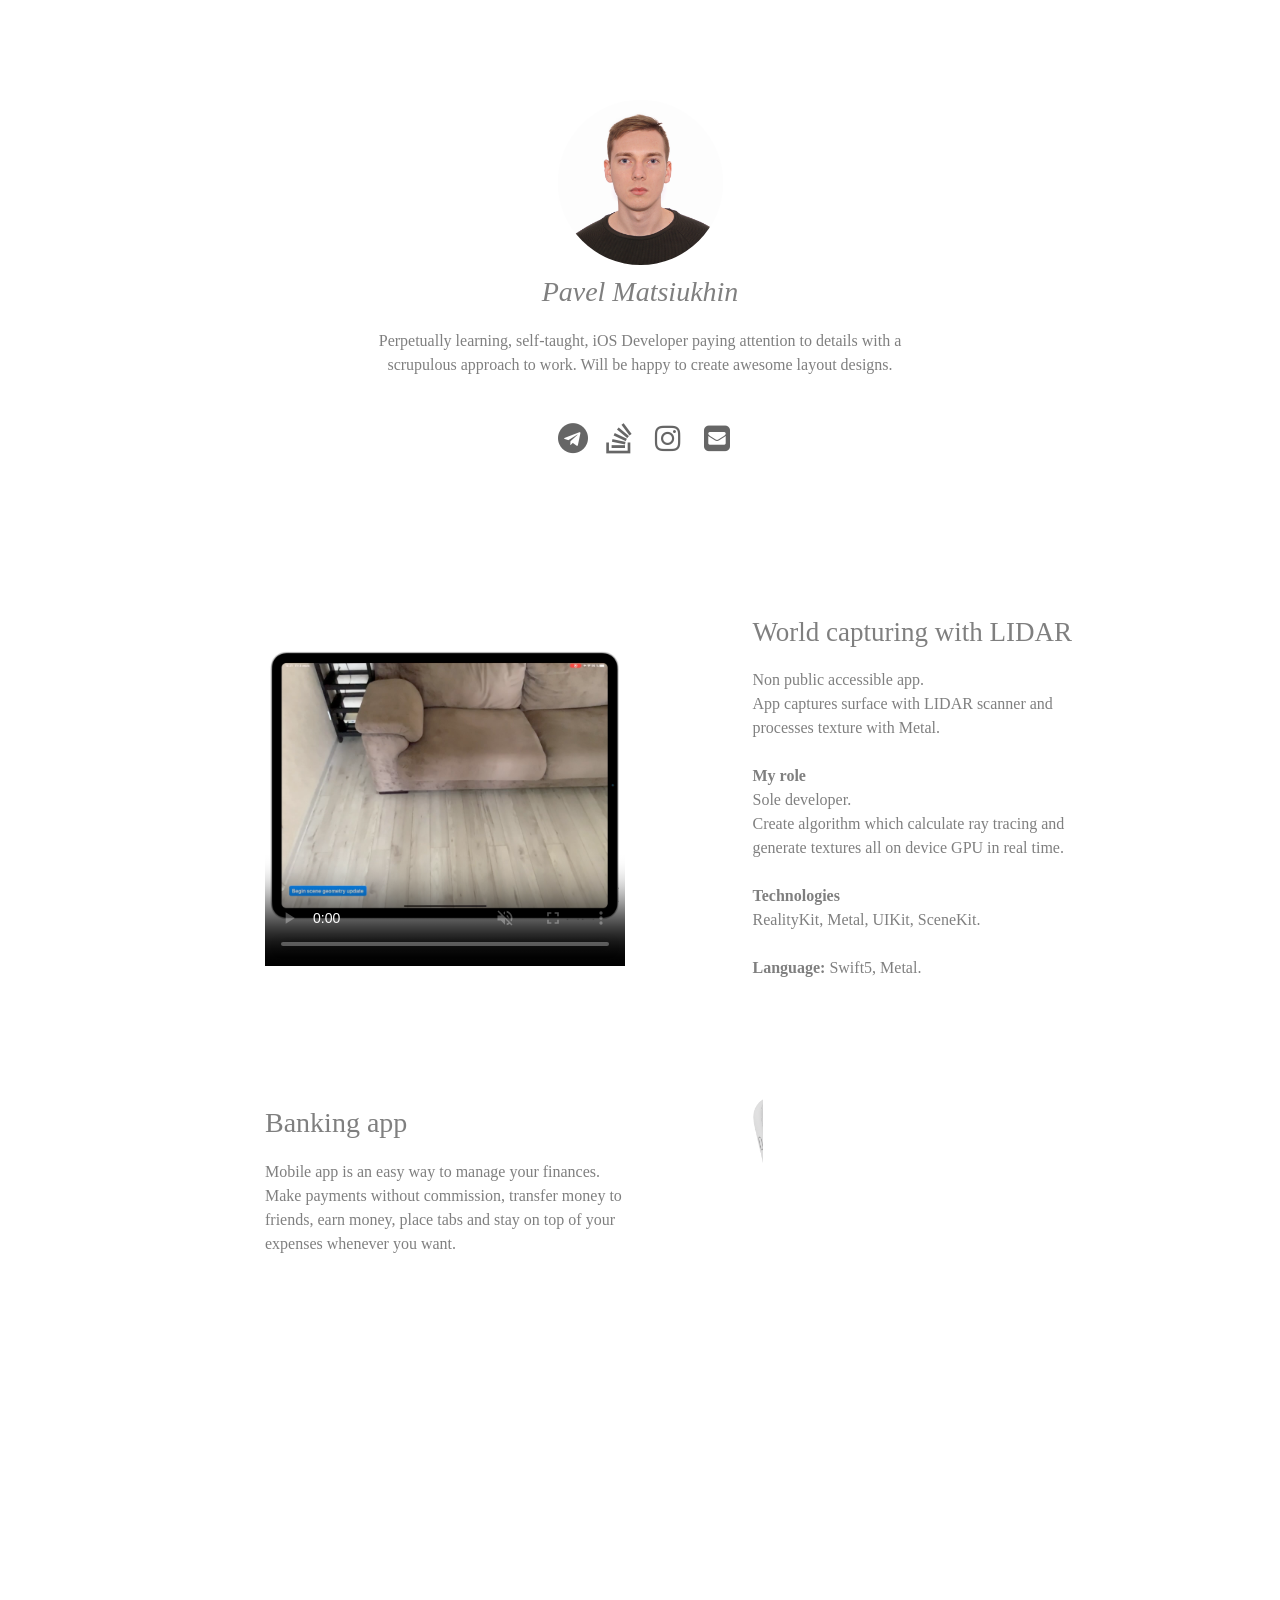
==== index.html @ 0304f2b4 "update layout for non desktop versions" ====
<!doctype html>
<html>
<head>
    <meta charset="utf-8">
    <meta name="keywords" content="">
    <meta name="description" content="">
    <meta name="viewport" content="width=device-width, initial-scale=1.0, viewport-fit=cover">
    <link rel="shortcut icon" type="image/png" href="favicon.png">
    
	<link rel="stylesheet" type="text/css" href="./css/bootstrap.min.css?3947">
	<link rel="stylesheet" type="text/css" href="style.css?6171">
	<link rel="stylesheet" type="text/css" href="./css/font-awesome.min.css">
	
    <title>Home</title>


    
<!-- Analytics -->
 
<!-- Analytics END -->
    
</head>
<body>
<!-- Main container -->
<div class="page-container">
    
<!-- bloc-0 -->
<div class="bloc b-parallax l-bloc" id="bloc-0">
	<div class="container bloc-lg">
		<div class="row">
			<div class="col-sm-6 offset-sm-3 col-lg-2 offset-lg-5">
				<img src="img/lazyload-ph.png" data-src="img/green%20card11.png" class="img-fluid rounded-circle mx-auto d-block lazyload" alt="green%20card11.JPG" />
			</div>
			<div class="col-12 col-11 col-lg-8 offset-lg-2">
				<h3 class="mg-md  text-lg-center text-md-center text-sm-center text-center">
					<i>Pavel Matsiukhin<br></i>
				</h3>
			</div>
			<div class="offset-lg-3 col-lg-6">
				<p class="text-lg-center text-md-center text-center">
					Perpetually learning, self-taught, iOS Developer paying attention to details with a scrupulous approach to work. Will be happy to create awesome layout designs.
				</p>
			</div>
			<div class="offset-lg-3 col-lg-6">
				<div class="row voffset">
					<div class="offset-md-4 col-3 col-md-1">
						<div class="text-center">
							<a href="https://t.me/piroznoe" target="_blank"><span class="icon-md fa fa-telegram"></span></a>
						</div>
					</div>
					<div class="col-3 col-md-1">
						<div class="text-center">
							<a href="https://stackoverflow.com/users/9891855/Паша-Матюхин" target="_blank"><span class="icon-md fa fa-stack-overflow"></span></a>
						</div>
					</div>
					<div class="col-3 col-md-1">
						<div class="text-center">
							<a href="https://www.instagram.com/piroznoe/" target="_blank"><span class="fa fa-instagram icon-md"></span></a>
						</div>
					</div>
					<div class="col-3 col-md-1">
						<div class="text-center">
							<a href="mailto:matyuhin9932@gmail.com" target="_blank"><span class="fa fa-envelope-square icon-md"></span></a>
						</div>
					</div>
				</div>
			</div>
		</div>
	</div>
</div>
<!-- bloc-0 END -->

<!-- bloc-2 -->
<div class="bloc l-bloc none" id="bloc-2">
	<div class="container bloc-md">
		<div class="row voffset-clear-xs">
			<div class="col-sm-8 offset-lg-2 col-lg-4 offset-md-2 offset-sm-2">
				<div class="embed-responsive embed-responsive-4by4 ">
					<video class="embed-responsive-item lazyload" poster="img/Frame-25-07-2020-11-51-54.png" muted="true" playsinline="true" controls="controls" data-src="vid/IPadInFrame_Video_WEB.mp4">
						Your browser does not support HTML5 video.
					</video>
				</div>
			</div>
			<div class="col-lg-4 offset-lg-1 offset-md-2 col-md-8 col-sm-10 offset-sm-1">
				<h3 class="mg-md btn-resize-mode h3-style text-md-center text-sm-center text-lg-left">
					World capturing with LIDAR
				</h3>
				<p class="text-md-left">
					Non public accessible app.<br>App captures surface with LIDAR scanner and processes texture with Metal.<br><br><strong>My role<br></strong>Sole developer.<br>Create algorithm which calculate ray tracing and generate textures all on device GPU in real time.<br><br><strong>Technologies<br></strong>RealityKit, Metal, UIKit, SceneKit.<br><br><strong>Language:</strong> Swift5, Metal.<br>
				</p>
			</div>
		</div>
	</div>
</div>
<!-- bloc-2 END -->

<!-- bloc-2 -->
<div class="bloc l-bloc  d-md-none d-flex" id="bloc-2">
	<div class="container ">
		<div class="row">
			<div class="col">
				<div class="divider-h">
					<span class="divider"></span>
				</div>
			</div>
		</div>
	</div>
</div>
<!-- bloc-2 END -->

<!-- bloc-3 -->
<div class="bloc l-bloc" id="bloc-3">
	<div class="container bloc-md">
		<div class="row">
			<div class="col-lg-4 offset-lg-2 order-sm-1 order-md-1 order-lg-0 col-md-8 offset-md-2 col-sm-10 offset-sm-1 order-1">
				<h3 class="mg-md text-sm-center text-center text-lg-left">
					Banking app<br>
				</h3>
				<p class="mg-lg-xs">
					Mobile app is an easy way to manage your finances. Make payments without commission, transfer money to friends, earn money, place tabs and stay on top of your expenses whenever you want.<br><br><strong>My role</strong><br>Lead engineer in the team of four.<br>Recreate IOS home screen like folders and shortcuts at desktop.<br>Create custom UI elements with cool animations,<br>interesting collection flow layouts.<br><br><strong>Technologies</strong><br>UIKit, Alamofire, MapKit, CoreAnimation, CoreLocation, Push Notifications.<br><br><strong>Language:</strong> Swift5.
				</p>
			</div>
			<div class="col-sm-8 offset-lg-1 col-lg-4 order-lg-0 align-self-start order-md-0 offset-md-2 offset-sm-2">
				<img src="img/lazyload-ph.png" data-src="img/2Phones.png" class="img-fluid img-2phon-style mx-auto d-block lazyload" alt="placeholder image" />
			</div>
		</div>
	</div>
</div>
<!-- bloc-3 END -->

<!-- bloc-4 -->
<div class="bloc l-bloc  d-md-none d-flex" id="bloc-4">
	<div class="container ">
		<div class="row">
			<div class="col">
				<div class="divider-h">
					<span class="divider"></span>
				</div>
			</div>
		</div>
	</div>
</div>
<!-- bloc-4 END -->

<!-- bloc-4 -->
<div class="bloc l-bloc" id="bloc-4">
	<div class="container bloc-md">
		<div class="row">
			<div class="col-sm-8 col-lg-4 offset-lg-2 align-self-start order-0 offset-md-2 offset-sm-2">
				<img src="img/lazyload-ph.png" data-src="img/HIF%20PIC.png" class="img-fluid mx-auto d-block img-style lazyload" alt="placeholder image" />
			</div>
			<div class="offset-lg-1 col-lg-4 offset-sm-1 col-sm-10 offset-md-2 col-md-8">
				<h3 class="mg-md text-md-center text-sm-center text-center text-lg-left">
					Food delivery<br>
				</h3>
				<p class="p-style">
					Food order service and restaurant reservation in one application.<br>International location. Use your app both at home and when travelling.<br>Multilanguage: at least 4 languages for every restaurant. You can order in your language.<br><br><strong>My role</strong><br>Sole developer.<br>Create webSocket interface using Starscream library.<br>App works well even with Edge internet connection.<br>&nbsp;<br><strong>Technologies</strong><br>Swift4, &nbsp;UIKit, Starscream, CoreAnimation, MapKit, CoreLocation.<br><br><strong>Languages:</strong> Swift5.
				</p>
			</div>
		</div>
	</div>
</div>
<!-- bloc-4 END -->

<!-- bloc-4 -->
<div class="bloc l-bloc" id="bloc-4">
	<div class="container bloc-lg">
		<div class="row">
			<div class="offset-lg-1 col-lg-10">
				<h2 class="mg-lg text-center text-md-center text-lg-left">
					<strong>Skills</strong>
				</h2>
				<p class="btn-resize-mode p-5-style mx-auto d-block text-justify">
					I use Swift programming language for developing apps for Apple platforms for more than 3 years, have experiance with Metal language and know almost all main Swift frameworks.<br><br>I am working with Rest, WebSocket, GoogleMap framework, CocoaPods, spend a lot of time wit AR frameworks, i have good knowledge in UIKit, prefer to create ui design using code instead of stryboard, but can use them both easily, spend a lot of time with animations like custom transitions, push, pop gestures, it's one of my favorite parts in developing beautiful designs, because in this part attention to details is very important and it is what i am like.<br><br>I am not a big fan of third party libraries I would rather write my own code and be sure it doesn't get crashed.<br>I went from creation to uploading application to the AppStore and I am pretty familiar with App Store Connect workflow.<br><br>Familiar with GIT preffere ot control it with Terminal or Xcode standart UI tool.<br>Worked with Sketch, Figma, PS to grab designs or create some small parts of UI.<br>good knowledge of Apple Human Interface Guidelines.<br>And main skill i am easy lern new technologies.<br><br>
				</p>
			</div>
			<div class="offset-lg-1 col-lg-10">
				<div class="blockquote container-div-style">
					<p class="p-bloc-4-style">
						<strong>Skilled At:</strong> Swift, Metal, UIKit, PDFKit, MapKit, ARKit, RealityKit, MetlaKit, MetalPerformanceShaders, SceneKit, VideoToolbox, AVFoundation, CoreAnimation, Rest Api, WebSocket, UI/UX, GIT, Sketch, Figma, AppStoreConnect, GoogleMap, CocoaPods.
					</p>
				</div>
			</div>
		</div>
	</div>
</div>
<!-- bloc-4 END -->

<!-- bloc-5 -->
<div class="bloc l-bloc" id="bloc-5">
	<div class="container bloc-lg">
		<div class="row">
			<div class="col-md-6 col-lg-4 offset-lg-1">
				<img src="img/lazyload-ph.png" data-src="img/forSite.jpg" class="img-fluid img-img-38-style mx-auto d-block mg-md lazyload" alt="IMG_3836.jpeg" />
			</div>
			<div class="col-md-6 align-self-start offset-lg-1 col-lg-5">
				<h2 class="float-lg-none mg-clear mg-clear-xs text-center">
					<strong>About Me</strong><br>
				</h2>
				<p class="p-bloc-5-style mg-lg float-lg-none text-justify">
					I am a developer creating native apps using Xcode and Swift. I am from Belarus, Minsk and still live here.<br> My career started in the last year of college when i recognize what i want to do and what i am interested in. I'm passionate about science, technology and digital media.&nbsp;I also love to listen to all types of music.&nbsp;I really enjoy playing video games. Some of my favorite games include RDR2, The Last of Us, The Witcher, GTA, Gothic.<br>Now I am leading a healthy lifestyle like a healthy diet, daily fitness, workout and i really like to ride a bike and play tennis.<br>Always I do not mind meeting with a group of friends and having a great time also it makes me happy to go to the wild near the lake or river with a tent or trailer.<br>
				</p>
			</div>
		</div>
	</div>
</div>
<!-- bloc-5 END -->

<!-- ScrollToTop Button -->
<a class="bloc-button btn btn-d scrollToTop" onclick="scrollToTarget('1',this)"><span class="fa fa-chevron-up"></span></a>
<!-- ScrollToTop Button END-->


</div>
<!-- Main container END -->
    

<script src="./js/jquery-3.5.1.min.js?8701"></script>
<script src="./js/bootstrap.bundle.min.js?8666"></script>
<script src="./js/blocs.js?2137"></script>
<script src="./js/lazysizes.min.js" defer></script>
<!-- Additional JS END -->



<!-- Preloader -->
<div id="page-loading-blocs-notifaction" class="page-preloader"></div>
<!-- Preloader END -->

</body>
</html>
---- style.css ----
body{margin:0;padding:0;  background:#FFFFFF;  overflow-x:hidden;  -webkit-font-smoothing: antialiased;  -moz-osx-font-smoothing: grayscale;}.page-container{overflow-x:hidden;} a,button{transition: background .3s ease-in-out;outline: none!important;} a:hover{text-decoration: none; cursor:pointer;}.page-preloader{position: fixed;top: 0;bottom: 0;width: 100%;z-index:100000;background:#FFFFFF url("img/pageload-spinner.gif") no-repeat center center;}@font-face {font-family:'SFPro-Regular';src: url('./fonts/SFPro-Regular/SF-Pro.ttf');src: url('./fonts/SFPro-Regular/SF-Pro.ttf') format('truetype');font-weight: normal;font-style: normal;}.bloc{width:100%;clear:both;background: 50% 50% no-repeat;padding:0 50px;-webkit-background-size: cover;-moz-background-size: cover;-o-background-size: cover;background-size: cover;position:relative;display:flex;}.bloc .container{padding-left:0;padding-right:0;}.bloc-lg{padding:100px 50px;}.bloc-md{padding:50px;}.b-parallax{background-attachment:fixed;}@media (hover: none) {.b-parallax{background-attachment:scroll;}}.d-bloc .card,.l-bloc{color:rgba(0,0,0,.5);}.d-bloc .card button:hover,.l-bloc button:hover{color:rgba(0,0,0,.7);}.l-bloc .icon-round,.l-bloc .icon-square,.l-bloc .icon-rounded,.l-bloc .icon-semi-rounded-a,.l-bloc .icon-semi-rounded-b{border-color:rgba(0,0,0,.7);}.d-bloc .card .divider-h span,.l-bloc .divider-h span{border-color:rgba(0,0,0,.1);}.d-bloc .card .a-btn,.l-bloc .a-btn,.l-bloc .navbar a,.l-bloc a .icon-sm, .l-bloc a .icon-md, .l-bloc a .icon-lg, .l-bloc a .icon-xl, .l-bloc h1 a, .l-bloc h2 a, .l-bloc h3 a, .l-bloc h4 a, .l-bloc h5 a, .l-bloc h6 a, .l-bloc p a{color:rgba(0,0,0,.6);}.d-bloc .card .a-btn:hover,.l-bloc .a-btn:hover,.l-bloc .navbar a:hover, .l-bloc a:hover .icon-sm, .l-bloc a:hover .icon-md, .l-bloc a:hover .icon-lg, .l-bloc a:hover .icon-xl, .l-bloc h1 a:hover, .l-bloc h2 a:hover, .l-bloc h3 a:hover, .l-bloc h4 a:hover, .l-bloc h5 a:hover, .l-bloc h6 a:hover, .l-bloc p a:hover{color:rgba(0,0,0,1);}.l-bloc .navbar-toggle .icon-bar{color:rgba(0,0,0,.6);}.d-bloc .card .btn-wire,.d-bloc .card .btn-wire:hover,.l-bloc .btn-wire,.l-bloc .btn-wire:hover{color:rgba(0,0,0,.7);border-color:rgba(0,0,0,.3);}.voffset{margin-top:30px;}.hero .hero-nav{padding-left:inherit;padding-right:inherit;}.navbar-light .navbar-nav .nav-link {color: rgb(64, 64, 64);}.btco-menu li > a {padding: 10px 15px;color: #000;}.btco-menu .active a:focus,.btco-menu li a:focus ,.navbar > .show > a:focus{background: transparent;outline: 0;}.dropdown-menu .show > .dropdown-toggle::after{transform: rotate(-90deg);}.mg-clear{margin:0;}.mg-md{margin-top:10px;margin-bottom:20px;}.mg-lg{margin-top:10px;margin-bottom:40px;}img.mg-sm,img.mg-md,img.mg-lg{margin-top: 0;}img.mg-sm{margin-bottom:10px;}img.mg-md{margin-bottom:30px;}img.mg-lg{margin-bottom:50px;}.btn-d,.btn-d:hover,.btn-d:focus{color:#FFF;background:rgba(0,0,0,.3);}button{outline: none!important;}.icon-md{font-size:30px!important;}.blockquote{padding:0 20px;border-left:2px solid;}.blockquote.text-right{border-left:0;border-right:2px solid;}.card-sq, .card-sq .card-header, .card-sq .card-footer{border-radius:0;}.card-rd{border-radius:30px;}.card-rd .card-header{border-radius:29px 29px 0 0;}.card-rd .card-footer{border-radius:0 0 29px 29px;}.divider-h{padding:20px 0;width:100%;display:inline-block;}.divider-h span{display: block;border-top:1px solid transparent;}.divider-half{width: 50%;margin: 0 auto;}.dropdown-menu .divider-h,.dropdown-menu .divider-half{padding:0;}.embed-responsive-4by3{padding-bottom:100%}.embed-responsive-4by4{padding-bottom:100%}.embed-responsive-9by16{padding-bottom:106.25%}.scrollToTop{width:40px;height:40px;position:fixed;bottom:20px;right:20px;opacity: 0;z-index: 500;transition: all .3s ease-in-out;}.scrollToTop span{margin-top: 6px;}.showScrollTop{font-size: 14px;opacity: 1;}h1,h2,h3,h4,h5,h6,p,label,.btn,a{font-family:"SFPro-Regular";}.container{max-width:1140px;}.img-style{width:357px;}.img-3phonescasc-style{width:332px;}.img-8-style{width:436px;}.img-3phon-style{width:438px;}.img-2phon-style{width:360px;}.previous-class-b{border-color:#932092!important;background-position:left center;color:#A9A9A9!important;text-shadow:0px 0px 0px #000000;}.custom-video{overflow:visible;float:left;margin-bottom:0px;display:inline-block;margin-top:50px;}.p-style{width:100%;}.wwwwe{float:none;}.h3-style{font-size:27px;}.p-bloc-3-style{font-size:14px;}.img-img-38-style{width:397px;}.p-bloc-4-style{font-family:"SFPro-Regular";}.p-5-style{font-size:17px;font-family:"SFPro-Regular";text-indent:0px;}.p-bloc-5-style{font-size:17px;line-height:25px;}@media (max-width: 1024px){  .bloc{ padding-left: 20px;   padding-right: 20px;  }  .bloc.full-width-bloc, .bloc-tile-2.full-width-bloc .container, .bloc-tile-3.full-width-bloc .container, .bloc-tile-4.full-width-bloc .container{ padding-left: 0;   padding-right: 0;  }}@media (max-width: 991px){  .container{width:100%;}  .page-container, #hero-bloc{overflow-x: hidden;position: relative;}   .bloc{padding-left: constant(safe-area-inset-left);padding-right: constant(safe-area-inset-right);}   .bloc-group, .bloc-group .bloc{display:block;width:100%;}}@media (max-width: 767px){  .page-container{ overflow-x: hidden; position:relative;  }  .bloc-tile-2 .container, .bloc-tile-3 .container, .bloc-tile-4 .container{ padding-left:0;padding-right:0;  }  .a-block{ padding:0 10px;  }  .btn-dwn{   display:none;   }  .voffset{ margin-top:5px;  }  .voffset-md{ margin-top:20px;  }  .voffset-lg{ margin-top:30px;  }  form{ padding:5px;  }  .close-lightbox{ display:inline-block;  }  .blocsapp-device-iphone5{ background-size: 216px 425px; padding-top:60px; width:216px; height:425px;  }  .blocsapp-device-iphone5 img{ width: 180px; height: 320px;  }}@media (max-width: 991px){.p-5-style{width:100%;}}@media (max-width: 767px){.text-right{}.text-left{}.text-center{}}@media (max-width: 575px){.mg-lg-xs{margin-top: 10px;margin-bottom:40px;}.mg-clear-xs{margin:0;}}
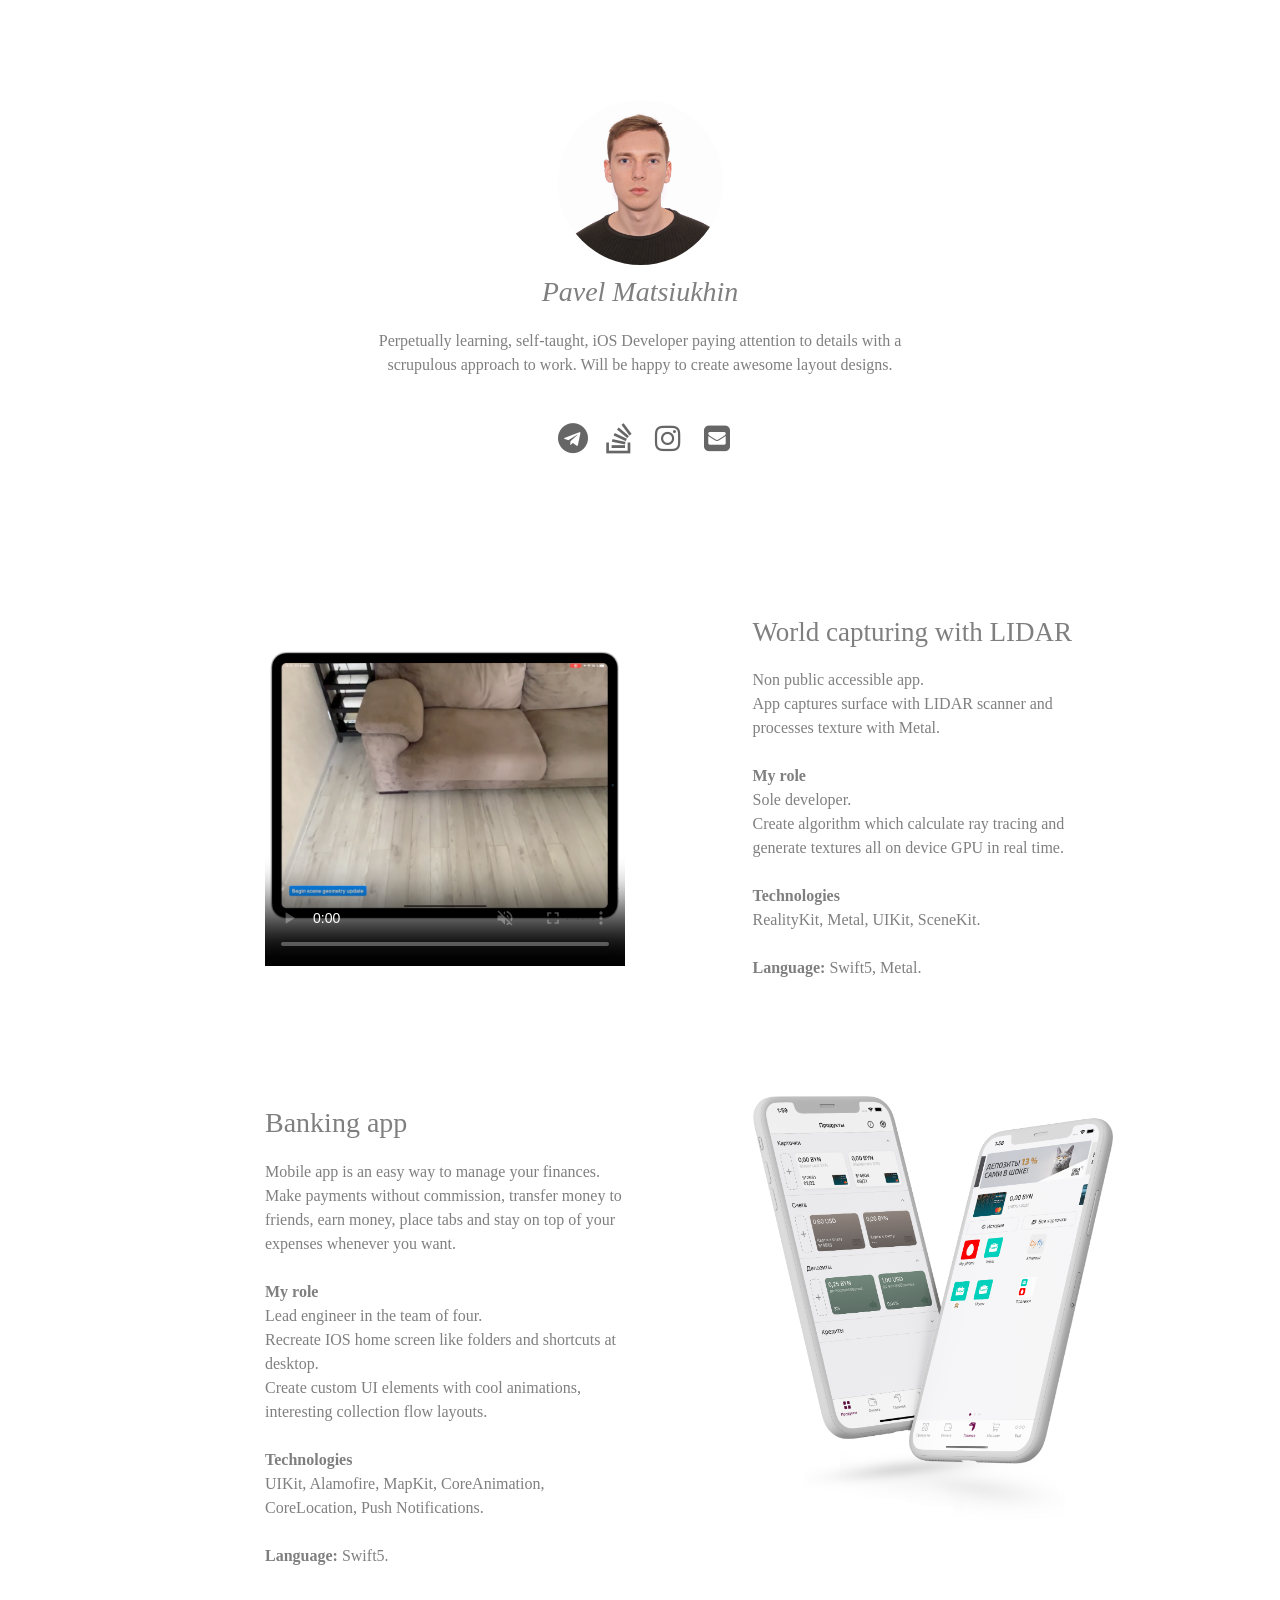
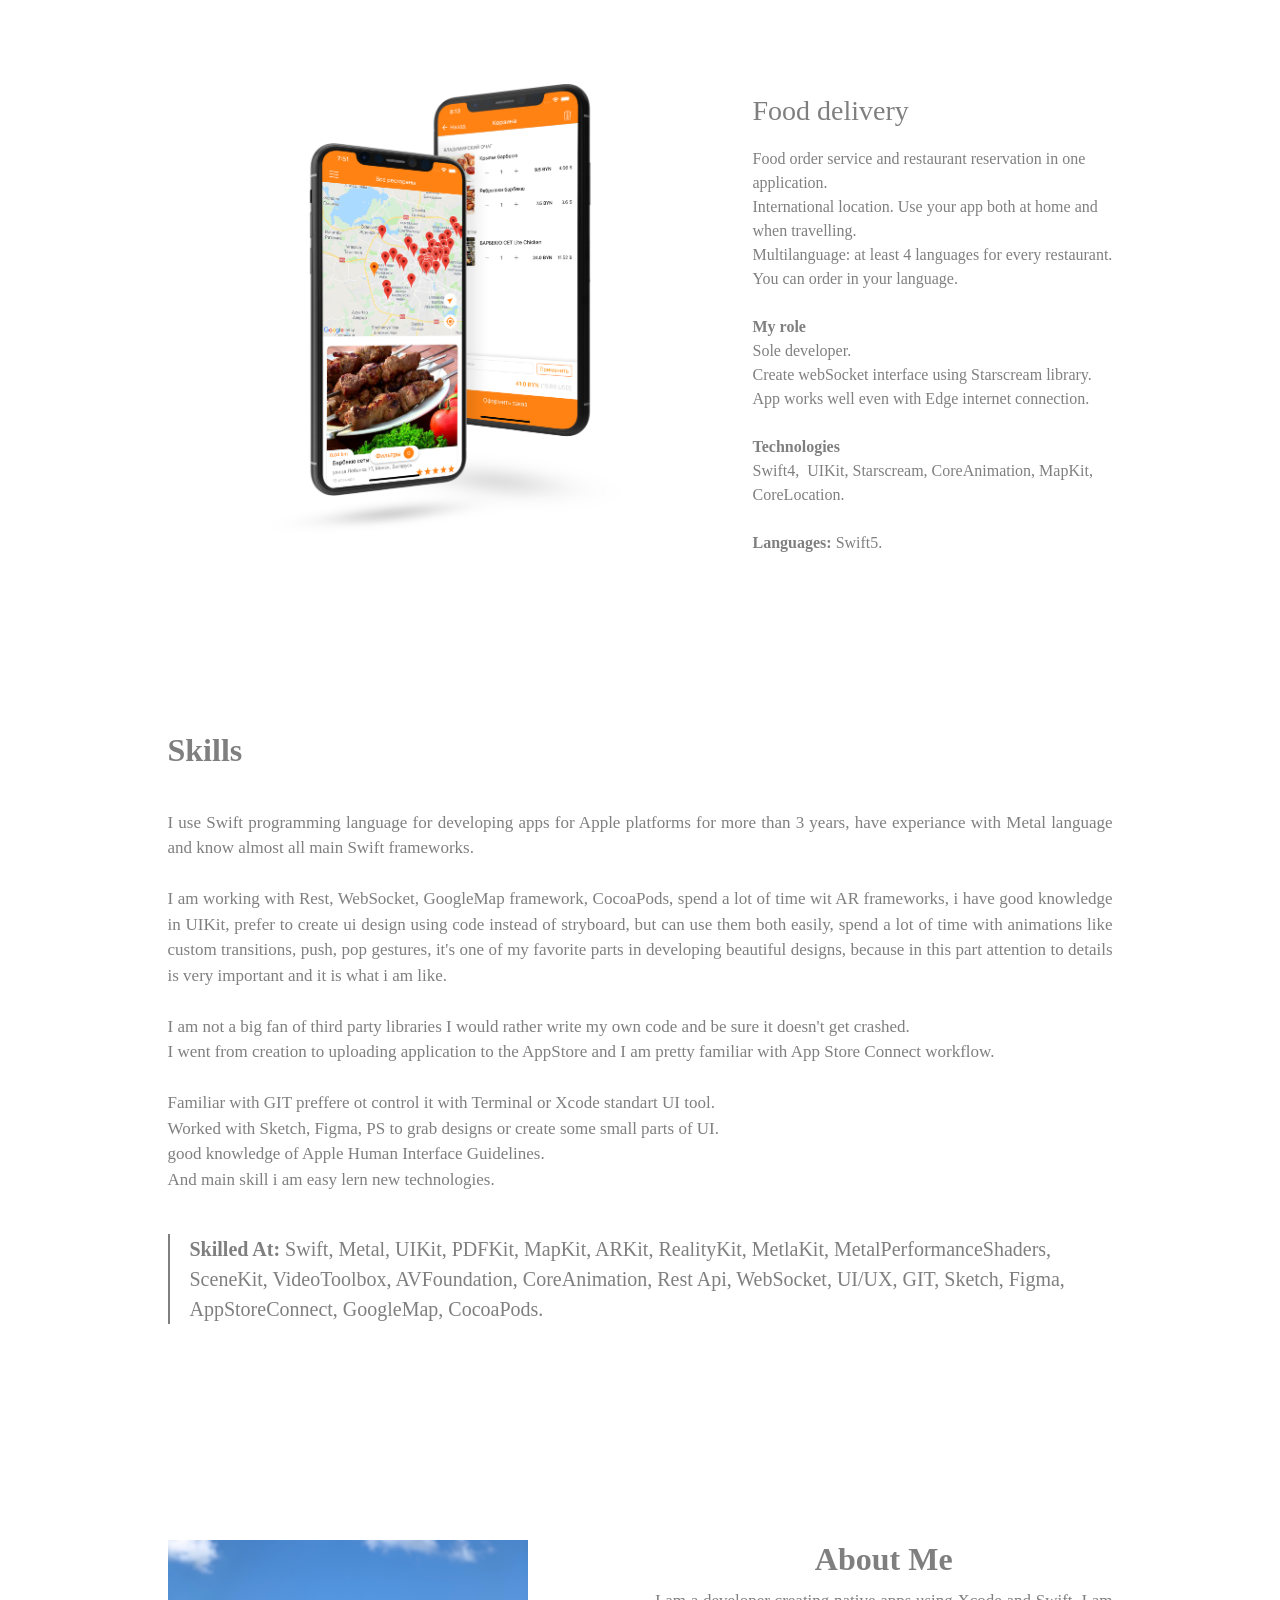
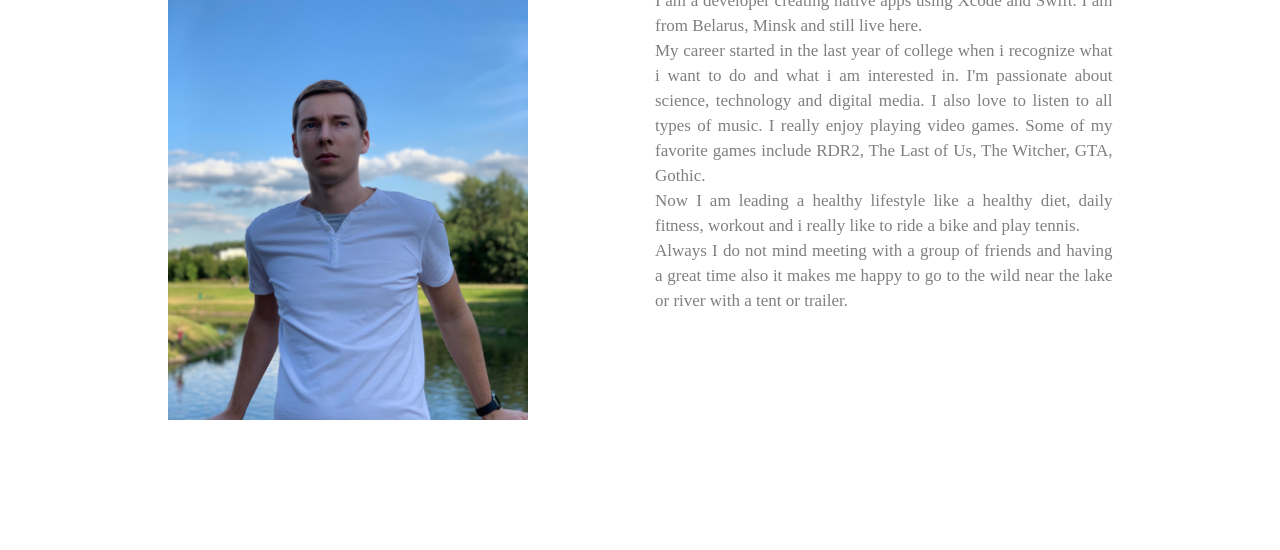
==== commit dc71b8bb: "center text container" ====
--- a/index.html
+++ b/index.html
@@ -7,8 +7,8 @@
     <meta name="viewport" content="width=device-width, initial-scale=1.0, viewport-fit=cover">
     <link rel="shortcut icon" type="image/png" href="favicon.png">
     
-	<link rel="stylesheet" type="text/css" href="./css/bootstrap.min.css?3947">
-	<link rel="stylesheet" type="text/css" href="style.css?6171">
+	<link rel="stylesheet" type="text/css" href="./css/bootstrap.min.css?895">
+	<link rel="stylesheet" type="text/css" href="style.css?651">
 	<link rel="stylesheet" type="text/css" href="./css/font-awesome.min.css">
 	
     <title>Home</title>
@@ -25,7 +25,7 @@
 <div class="page-container">
     
 <!-- bloc-0 -->
-<div class="bloc b-parallax l-bloc" id="bloc-0">
+<div class="bloc b-parallax l-bloc " id="bloc-0">
 	<div class="container bloc-lg">
 		<div class="row">
 			<div class="col-sm-6 offset-sm-3 col-lg-2 offset-lg-5">
@@ -75,14 +75,14 @@
 	<div class="container bloc-md">
 		<div class="row voffset-clear-xs">
 			<div class="col-sm-8 offset-lg-2 col-lg-4 offset-md-2 offset-sm-2">
-				<div class="embed-responsive embed-responsive-4by4 ">
+				<div class="embed-responsive embed-responsive-4by4">
 					<video class="embed-responsive-item lazyload" poster="img/Frame-25-07-2020-11-51-54.png" muted="true" playsinline="true" controls="controls" data-src="vid/IPadInFrame_Video_WEB.mp4">
 						Your browser does not support HTML5 video.
 					</video>
 				</div>
 			</div>
 			<div class="col-lg-4 offset-lg-1 offset-md-2 col-md-8 col-sm-10 offset-sm-1">
-				<h3 class="mg-md btn-resize-mode h3-style text-md-center text-sm-center text-lg-left">
+				<h3 class="mg-md btn-resize-mode h3-style text-md-center text-sm-center text-lg-left text-center">
 					World capturing with LIDAR
 				</h3>
 				<p class="text-md-left">
@@ -215,9 +215,9 @@
 <!-- Main container END -->
     
 
-<script src="./js/jquery-3.5.1.min.js?8701"></script>
-<script src="./js/bootstrap.bundle.min.js?8666"></script>
-<script src="./js/blocs.js?2137"></script>
+<script src="./js/jquery-3.5.1.min.js?2411"></script>
+<script src="./js/bootstrap.bundle.min.js?5413"></script>
+<script src="./js/blocs.js?2986"></script>
 <script src="./js/lazysizes.min.js" defer></script>
 <!-- Additional JS END -->
 
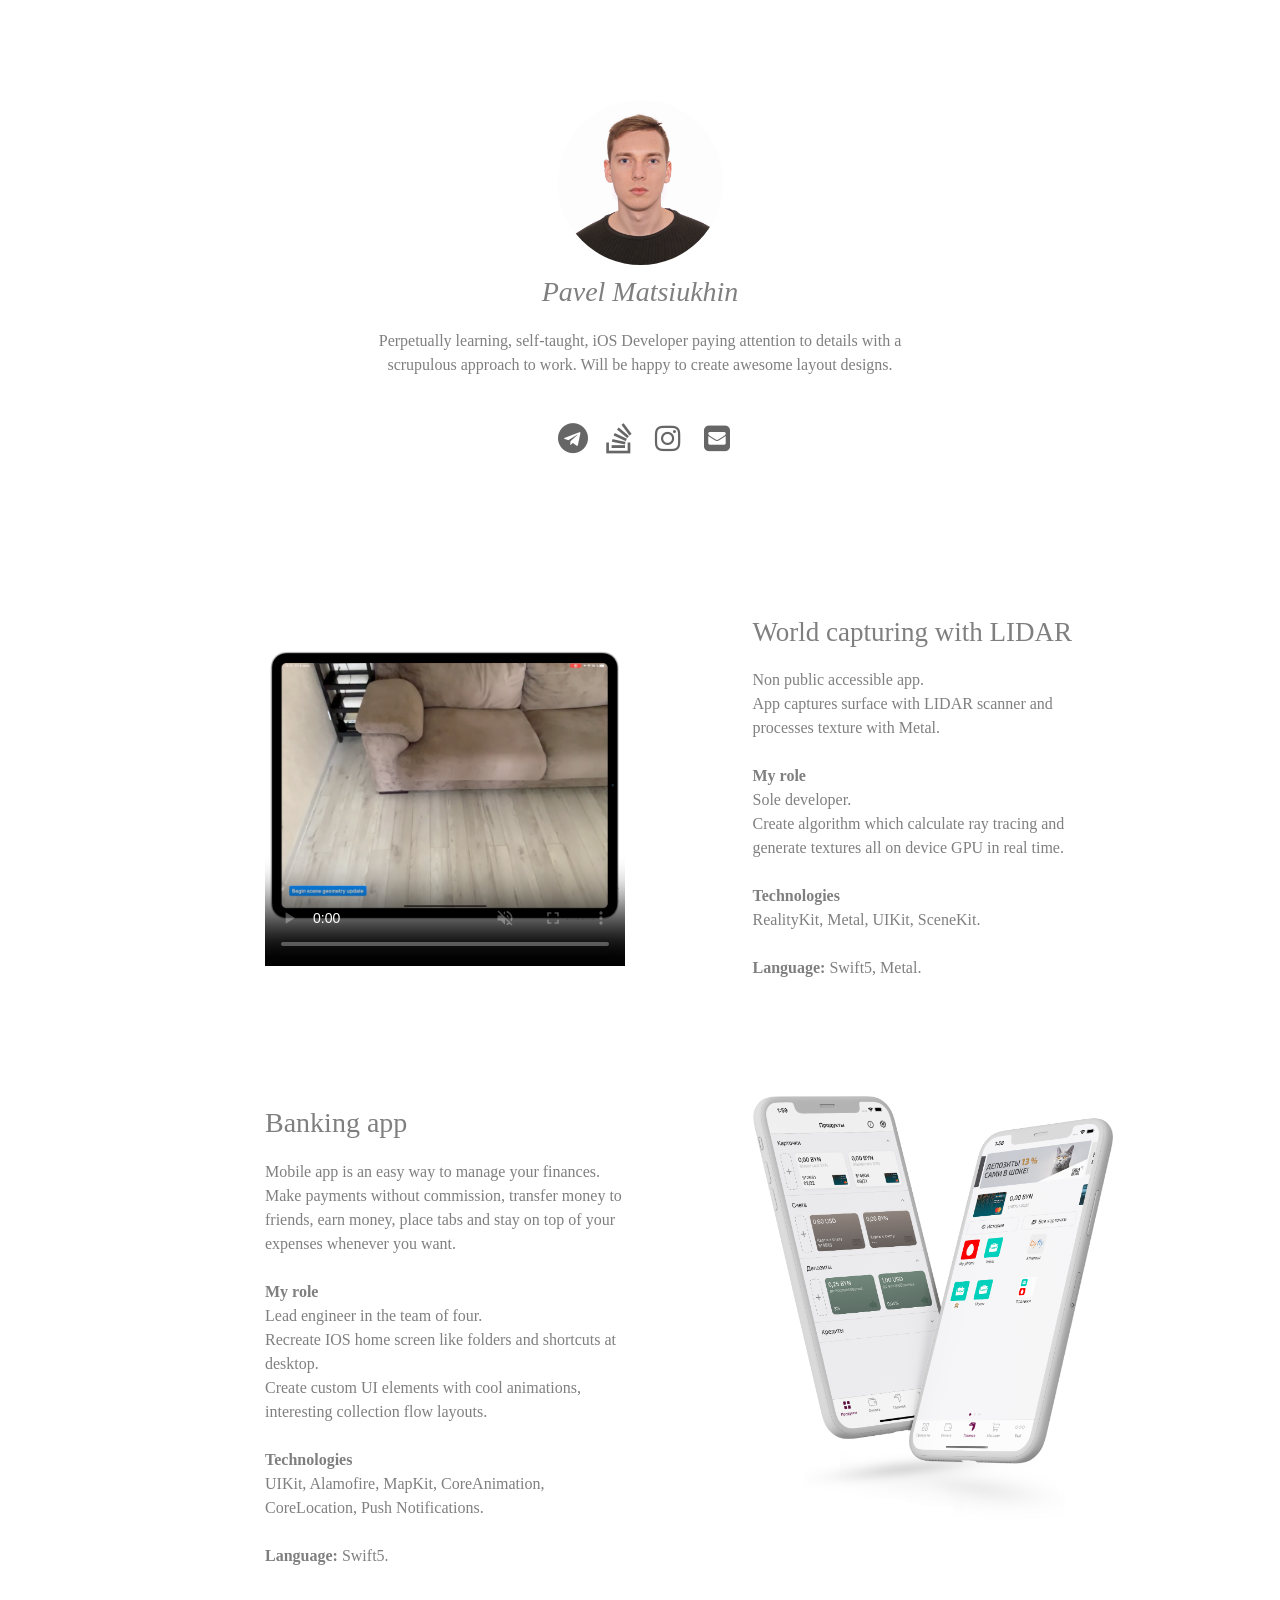
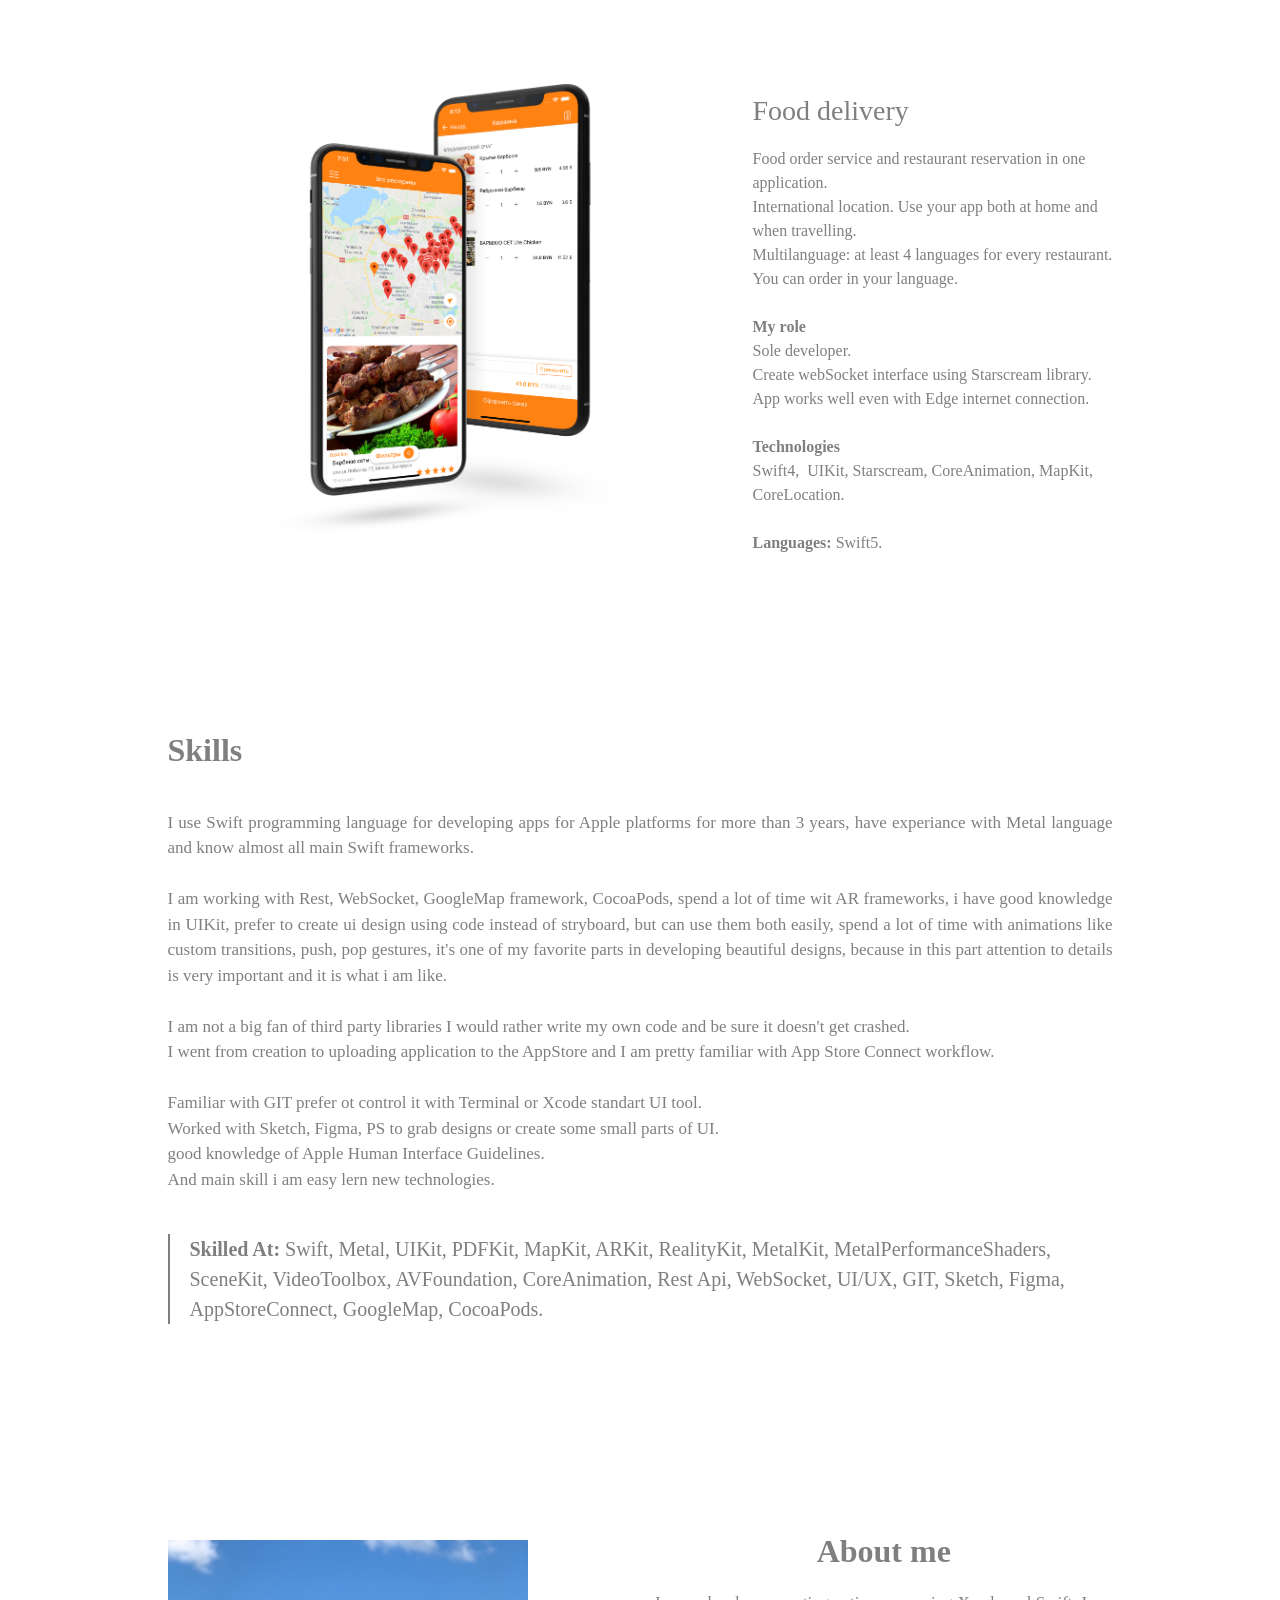
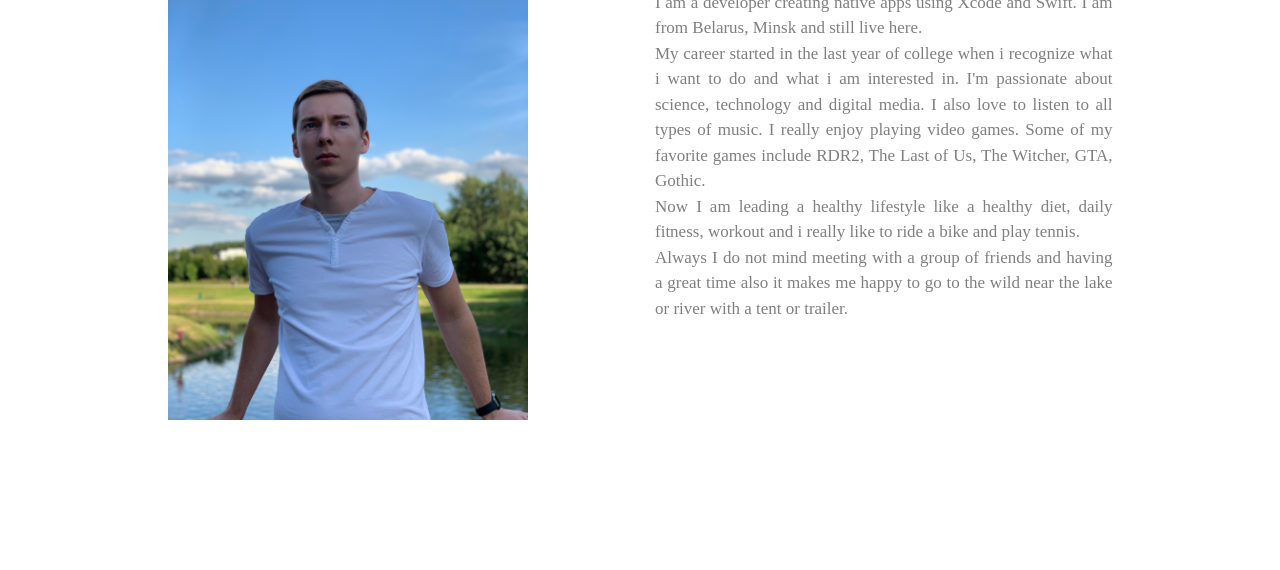
==== commit 91c037a8: "fix grammar and layout add CEO key word" ====
--- a/index.html
+++ b/index.html
@@ -2,16 +2,16 @@
 <html>
 <head>
     <meta charset="utf-8">
-    <meta name="keywords" content="">
+    <meta name="keywords" content="Pavel Matsiukhin Павел Матюхин">
     <meta name="description" content="">
     <meta name="viewport" content="width=device-width, initial-scale=1.0, viewport-fit=cover">
     <link rel="shortcut icon" type="image/png" href="favicon.png">
     
-	<link rel="stylesheet" type="text/css" href="./css/bootstrap.min.css?895">
-	<link rel="stylesheet" type="text/css" href="style.css?651">
+	<link rel="stylesheet" type="text/css" href="./css/bootstrap.min.css?7267">
+	<link rel="stylesheet" type="text/css" href="style.css?7421">
 	<link rel="stylesheet" type="text/css" href="./css/font-awesome.min.css">
 	
-    <title>Home</title>
+    <title>Матюхин Павел</title>
 
 
     
@@ -25,7 +25,7 @@
 <div class="page-container">
     
 <!-- bloc-0 -->
-<div class="bloc b-parallax l-bloc " id="bloc-0">
+<div class="bloc b-parallax l-bloc" id="bloc-0">
 	<div class="container bloc-lg">
 		<div class="row">
 			<div class="col-sm-6 offset-sm-3 col-lg-2 offset-lg-5">
@@ -163,7 +163,7 @@
 <!-- bloc-4 END -->
 
 <!-- bloc-4 -->
-<div class="bloc l-bloc" id="bloc-4">
+<div class="bloc l-bloc " id="bloc-4">
 	<div class="container bloc-lg">
 		<div class="row">
 			<div class="offset-lg-1 col-lg-10">
@@ -171,13 +171,13 @@
 					<strong>Skills</strong>
 				</h2>
 				<p class="btn-resize-mode p-5-style mx-auto d-block text-justify">
-					I use Swift programming language for developing apps for Apple platforms for more than 3 years, have experiance with Metal language and know almost all main Swift frameworks.<br><br>I am working with Rest, WebSocket, GoogleMap framework, CocoaPods, spend a lot of time wit AR frameworks, i have good knowledge in UIKit, prefer to create ui design using code instead of stryboard, but can use them both easily, spend a lot of time with animations like custom transitions, push, pop gestures, it's one of my favorite parts in developing beautiful designs, because in this part attention to details is very important and it is what i am like.<br><br>I am not a big fan of third party libraries I would rather write my own code and be sure it doesn't get crashed.<br>I went from creation to uploading application to the AppStore and I am pretty familiar with App Store Connect workflow.<br><br>Familiar with GIT preffere ot control it with Terminal or Xcode standart UI tool.<br>Worked with Sketch, Figma, PS to grab designs or create some small parts of UI.<br>good knowledge of Apple Human Interface Guidelines.<br>And main skill i am easy lern new technologies.<br><br>
+					I use Swift programming language for developing apps for Apple platforms for more than 3 years, have experiance with Metal language and know almost all main Swift frameworks.<br><br>I am working with Rest, WebSocket, GoogleMap framework, CocoaPods, spend a lot of time wit AR frameworks, i have good knowledge in UIKit, prefer to create ui design using code instead of stryboard, but can use them both easily, spend a lot of time with animations like custom transitions, push, pop gestures, it's one of my favorite parts in developing beautiful designs, because in this part attention to details is very important and it is what i am like.<br><br>I am not a big fan of third party libraries I would rather write my own code and be sure it doesn't get crashed.<br>I went from creation to uploading application to the AppStore and I am pretty familiar with App Store Connect workflow.<br><br>Familiar with GIT prefer ot control it with Terminal or Xcode standart UI tool.<br>Worked with Sketch, Figma, PS to grab designs or create some small parts of UI.<br>good knowledge of Apple Human Interface Guidelines.<br>And main skill i am easy lern new technologies.<br><br>
 				</p>
 			</div>
 			<div class="offset-lg-1 col-lg-10">
 				<div class="blockquote container-div-style">
 					<p class="p-bloc-4-style">
-						<strong>Skilled At:</strong> Swift, Metal, UIKit, PDFKit, MapKit, ARKit, RealityKit, MetlaKit, MetalPerformanceShaders, SceneKit, VideoToolbox, AVFoundation, CoreAnimation, Rest Api, WebSocket, UI/UX, GIT, Sketch, Figma, AppStoreConnect, GoogleMap, CocoaPods.
+						<strong>Skilled At:</strong> Swift, Metal, UIKit, PDFKit, MapKit, ARKit, RealityKit, MetalKit, MetalPerformanceShaders, SceneKit, VideoToolbox, AVFoundation, CoreAnimation, Rest Api, WebSocket, UI/UX, GIT, Sketch, Figma, AppStoreConnect, GoogleMap, CocoaPods.
 					</p>
 				</div>
 			</div>
@@ -186,25 +186,25 @@
 </div>
 <!-- bloc-4 END -->
 
-<!-- bloc-5 -->
-<div class="bloc l-bloc" id="bloc-5">
+<!-- bloc-8 -->
+<div class="bloc l-bloc" id="bloc-8">
 	<div class="container bloc-lg">
 		<div class="row">
-			<div class="col-md-6 col-lg-4 offset-lg-1">
-				<img src="img/lazyload-ph.png" data-src="img/forSite.jpg" class="img-fluid img-img-38-style mx-auto d-block mg-md lazyload" alt="IMG_3836.jpeg" />
-			</div>
-			<div class="col-md-6 align-self-start offset-lg-1 col-lg-5">
-				<h2 class="float-lg-none mg-clear mg-clear-xs text-center">
-					<strong>About Me</strong><br>
+			<div class="col-md-6 offset-lg-1 col-lg-4">
+				<img src="img/lazyload-ph.png" data-src="img/forSite.jpg" class="img-fluid mx-auto d-block img-forsi-style mg-lg lazyload" alt="forSite" />
+			</div>
+			<div class="col-md-6 offset-lg-1 col-lg-5 align-self-start">
+				<h2 class="h2-style text-lg-center customh2padding mg-md">
+					<strong>About me</strong>
 				</h2>
-				<p class="p-bloc-5-style mg-lg float-lg-none text-justify">
-					I am a developer creating native apps using Xcode and Swift. I am from Belarus, Minsk and still live here.<br> My career started in the last year of college when i recognize what i want to do and what i am interested in. I'm passionate about science, technology and digital media.&nbsp;I also love to listen to all types of music.&nbsp;I really enjoy playing video games. Some of my favorite games include RDR2, The Last of Us, The Witcher, GTA, Gothic.<br>Now I am leading a healthy lifestyle like a healthy diet, daily fitness, workout and i really like to ride a bike and play tennis.<br>Always I do not mind meeting with a group of friends and having a great time also it makes me happy to go to the wild near the lake or river with a tent or trailer.<br>
-				</p>
-			</div>
-		</div>
-	</div>
-</div>
-<!-- bloc-5 END -->
+				<p class="text-justify p-8-style mg-clear">
+					I am a developer creating native apps using Xcode and Swift. I am from Belarus, Minsk and still live here.<br>My career started in the last year of college when i recognize what i want to do and what i am interested in. I'm passionate about science, technology and digital media. I also love to listen to all types of music. I really enjoy playing video games. Some of my favorite games include RDR2, The Last of Us, The Witcher, GTA, Gothic.<br>Now I am leading a healthy lifestyle like a healthy diet, daily fitness, workout and i really like to ride a bike and play tennis.<br>Always I do not mind meeting with a group of friends and having a great time also it makes me happy to go to the wild near the lake or river with a tent or trailer.<br>
+				</p>
+			</div>
+		</div>
+	</div>
+</div>
+<!-- bloc-8 END -->
 
 <!-- ScrollToTop Button -->
 <a class="bloc-button btn btn-d scrollToTop" onclick="scrollToTarget('1',this)"><span class="fa fa-chevron-up"></span></a>
@@ -215,9 +215,9 @@
 <!-- Main container END -->
     
 
-<script src="./js/jquery-3.5.1.min.js?2411"></script>
-<script src="./js/bootstrap.bundle.min.js?5413"></script>
-<script src="./js/blocs.js?2986"></script>
+<script src="./js/jquery-3.5.1.min.js?5846"></script>
+<script src="./js/bootstrap.bundle.min.js?2039"></script>
+<script src="./js/blocs.js?6665"></script>
 <script src="./js/lazysizes.min.js" defer></script>
 <!-- Additional JS END -->
 
--- a/style.css
+++ b/style.css
@@ -1 +1 @@
- body{margin:0;padding:0;  background:#FFFFFF;  overflow-x:hidden;  -webkit-font-smoothing: antialiased;  -moz-osx-font-smoothing: grayscale;}.page-container{overflow-x:hidden;} a,button{transition: background .3s ease-in-out;outline: none!important;} a:hover{text-decoration: none; cursor:pointer;}.page-preloader{position: fixed;top: 0;bottom: 0;width: 100%;z-index:100000;background:#FFFFFF url("img/pageload-spinner.gif") no-repeat center center;}@font-face {font-family:'SFPro-Regular';src: url('./fonts/SFPro-Regular/SF-Pro.ttf');src: url('./fonts/SFPro-Regular/SF-Pro.ttf') format('truetype');font-weight: normal;font-style: normal;}.bloc{width:100%;clear:both;background: 50% 50% no-repeat;padding:0 50px;-webkit-background-size: cover;-moz-background-size: cover;-o-background-size: cover;background-size: cover;position:relative;display:flex;}.bloc .container{padding-left:0;padding-right:0;}.bloc-lg{padding:100px 50px;}.bloc-md{padding:50px;}.b-parallax{background-attachment:fixed;}@media (hover: none) {.b-parallax{background-attachment:scroll;}}.d-bloc .card,.l-bloc{color:rgba(0,0,0,.5);}.d-bloc .card button:hover,.l-bloc button:hover{color:rgba(0,0,0,.7);}.l-bloc .icon-round,.l-bloc .icon-square,.l-bloc .icon-rounded,.l-bloc .icon-semi-rounded-a,.l-bloc .icon-semi-rounded-b{border-color:rgba(0,0,0,.7);}.d-bloc .card .divider-h span,.l-bloc .divider-h span{border-color:rgba(0,0,0,.1);}.d-bloc .card .a-btn,.l-bloc .a-btn,.l-bloc .navbar a,.l-bloc a .icon-sm, .l-bloc a .icon-md, .l-bloc a .icon-lg, .l-bloc a .icon-xl, .l-bloc h1 a, .l-bloc h2 a, .l-bloc h3 a, .l-bloc h4 a, .l-bloc h5 a, .l-bloc h6 a, .l-bloc p a{color:rgba(0,0,0,.6);}.d-bloc .card .a-btn:hover,.l-bloc .a-btn:hover,.l-bloc .navbar a:hover, .l-bloc a:hover .icon-sm, .l-bloc a:hover .icon-md, .l-bloc a:hover .icon-lg, .l-bloc a:hover .icon-xl, .l-bloc h1 a:hover, .l-bloc h2 a:hover, .l-bloc h3 a:hover, .l-bloc h4 a:hover, .l-bloc h5 a:hover, .l-bloc h6 a:hover, .l-bloc p a:hover{color:rgba(0,0,0,1);}.l-bloc .navbar-toggle .icon-bar{color:rgba(0,0,0,.6);}.d-bloc .card .btn-wire,.d-bloc .card .btn-wire:hover,.l-bloc .btn-wire,.l-bloc .btn-wire:hover{color:rgba(0,0,0,.7);border-color:rgba(0,0,0,.3);}.voffset{margin-top:30px;}.hero .hero-nav{padding-left:inherit;padding-right:inherit;}.navbar-light .navbar-nav .nav-link {color: rgb(64, 64, 64);}.btco-menu li > a {padding: 10px 15px;color: #000;}.btco-menu .active a:focus,.btco-menu li a:focus ,.navbar > .show > a:focus{background: transparent;outline: 0;}.dropdown-menu .show > .dropdown-toggle::after{transform: rotate(-90deg);}.mg-clear{margin:0;}.mg-md{margin-top:10px;margin-bottom:20px;}.mg-lg{margin-top:10px;margin-bottom:40px;}img.mg-sm,img.mg-md,img.mg-lg{margin-top: 0;}img.mg-sm{margin-bottom:10px;}img.mg-md{margin-bottom:30px;}img.mg-lg{margin-bottom:50px;}.btn-d,.btn-d:hover,.btn-d:focus{color:#FFF;background:rgba(0,0,0,.3);}button{outline: none!important;}.icon-md{font-size:30px!important;}.blockquote{padding:0 20px;border-left:2px solid;}.blockquote.text-right{border-left:0;border-right:2px solid;}.card-sq, .card-sq .card-header, .card-sq .card-footer{border-radius:0;}.card-rd{border-radius:30px;}.card-rd .card-header{border-radius:29px 29px 0 0;}.card-rd .card-footer{border-radius:0 0 29px 29px;}.divider-h{padding:20px 0;width:100%;display:inline-block;}.divider-h span{display: block;border-top:1px solid transparent;}.divider-half{width: 50%;margin: 0 auto;}.dropdown-menu .divider-h,.dropdown-menu .divider-half{padding:0;}.embed-responsive-4by3{padding-bottom:100%}.embed-responsive-4by4{padding-bottom:100%}.embed-responsive-9by16{padding-bottom:106.25%}.scrollToTop{width:40px;height:40px;position:fixed;bottom:20px;right:20px;opacity: 0;z-index: 500;transition: all .3s ease-in-out;}.scrollToTop span{margin-top: 6px;}.showScrollTop{font-size: 14px;opacity: 1;}h1,h2,h3,h4,h5,h6,p,label,.btn,a{font-family:"SFPro-Regular";}.container{max-width:1140px;}.img-style{width:357px;}.img-3phonescasc-style{width:332px;}.img-8-style{width:436px;}.img-3phon-style{width:438px;}.img-2phon-style{width:360px;}.previous-class-b{border-color:#932092!important;background-position:left center;color:#A9A9A9!important;text-shadow:0px 0px 0px #000000;}.custom-video{overflow:visible;float:left;margin-bottom:0px;display:inline-block;margin-top:50px;}.p-style{width:100%;}.wwwwe{float:none;}.h3-style{font-size:27px;}.p-bloc-3-style{font-size:14px;}.img-img-38-style{width:397px;}.p-bloc-4-style{font-family:"SFPro-Regular";}.p-5-style{font-size:17px;font-family:"SFPro-Regular";text-indent:0px;}.p-bloc-5-style{font-size:17px;line-height:25px;}@media (max-width: 1024px){  .bloc{ padding-left: 20px;   padding-right: 20px;  }  .bloc.full-width-bloc, .bloc-tile-2.full-width-bloc .container, .bloc-tile-3.full-width-bloc .container, .bloc-tile-4.full-width-bloc .container{ padding-left: 0;   padding-right: 0;  }}@media (max-width: 991px){  .container{width:100%;}  .page-container, #hero-bloc{overflow-x: hidden;position: relative;}   .bloc{padding-left: constant(safe-area-inset-left);padding-right: constant(safe-area-inset-right);}   .bloc-group, .bloc-group .bloc{display:block;width:100%;}}@media (max-width: 767px){  .page-container{ overflow-x: hidden; position:relative;  }  .bloc-tile-2 .container, .bloc-tile-3 .container, .bloc-tile-4 .container{ padding-left:0;padding-right:0;  }  .a-block{ padding:0 10px;  }  .btn-dwn{   display:none;   }  .voffset{ margin-top:5px;  }  .voffset-md{ margin-top:20px;  }  .voffset-lg{ margin-top:30px;  }  form{ padding:5px;  }  .close-lightbox{ display:inline-block;  }  .blocsapp-device-iphone5{ background-size: 216px 425px; padding-top:60px; width:216px; height:425px;  }  .blocsapp-device-iphone5 img{ width: 180px; height: 320px;  }}@media (max-width: 991px){.p-5-style{width:100%;}}@media (max-width: 767px){.text-right{}.text-left{}.text-center{}}@media (max-width: 575px){.mg-lg-xs{margin-top: 10px;margin-bottom:40px;}.mg-clear-xs{margin:0;}}+ body{margin:0;padding:0;  background:#FFFFFF;  overflow-x:hidden;  -webkit-font-smoothing: antialiased;  -moz-osx-font-smoothing: grayscale;}.page-container{overflow-x:hidden;} a,button{transition: background .3s ease-in-out;outline: none!important;} a:hover{text-decoration: none; cursor:pointer;}.page-preloader{position: fixed;top: 0;bottom: 0;width: 100%;z-index:100000;background:#FFFFFF url("img/pageload-spinner.gif") no-repeat center center;}@font-face {font-family:'SFPro-Regular';src: url('./fonts/SFPro-Regular/SF-Pro.ttf');src: url('./fonts/SFPro-Regular/SF-Pro.ttf') format('truetype');font-weight: normal;font-style: normal;}.bloc{width:100%;clear:both;background: 50% 50% no-repeat;padding:0 50px;-webkit-background-size: cover;-moz-background-size: cover;-o-background-size: cover;background-size: cover;position:relative;display:flex;}.bloc .container{padding-left:0;padding-right:0;}.bloc-lg{padding:100px 50px;}.bloc-md{padding:50px;}.b-parallax{background-attachment:fixed;}@media (hover: none) {.b-parallax{background-attachment:scroll;}}.d-bloc .card,.l-bloc{color:rgba(0,0,0,.5);}.d-bloc .card button:hover,.l-bloc button:hover{color:rgba(0,0,0,.7);}.l-bloc .icon-round,.l-bloc .icon-square,.l-bloc .icon-rounded,.l-bloc .icon-semi-rounded-a,.l-bloc .icon-semi-rounded-b{border-color:rgba(0,0,0,.7);}.d-bloc .card .divider-h span,.l-bloc .divider-h span{border-color:rgba(0,0,0,.1);}.d-bloc .card .a-btn,.l-bloc .a-btn,.l-bloc .navbar a,.l-bloc a .icon-sm, .l-bloc a .icon-md, .l-bloc a .icon-lg, .l-bloc a .icon-xl, .l-bloc h1 a, .l-bloc h2 a, .l-bloc h3 a, .l-bloc h4 a, .l-bloc h5 a, .l-bloc h6 a, .l-bloc p a{color:rgba(0,0,0,.6);}.d-bloc .card .a-btn:hover,.l-bloc .a-btn:hover,.l-bloc .navbar a:hover, .l-bloc a:hover .icon-sm, .l-bloc a:hover .icon-md, .l-bloc a:hover .icon-lg, .l-bloc a:hover .icon-xl, .l-bloc h1 a:hover, .l-bloc h2 a:hover, .l-bloc h3 a:hover, .l-bloc h4 a:hover, .l-bloc h5 a:hover, .l-bloc h6 a:hover, .l-bloc p a:hover{color:rgba(0,0,0,1);}.l-bloc .navbar-toggle .icon-bar{color:rgba(0,0,0,.6);}.d-bloc .card .btn-wire,.d-bloc .card .btn-wire:hover,.l-bloc .btn-wire,.l-bloc .btn-wire:hover{color:rgba(0,0,0,.7);border-color:rgba(0,0,0,.3);}.voffset{margin-top:30px;}.hero .hero-nav{padding-left:inherit;padding-right:inherit;}.navbar-light .navbar-nav .nav-link {color: rgb(64, 64, 64);}.btco-menu li > a {padding: 10px 15px;color: #000;}.btco-menu .active a:focus,.btco-menu li a:focus ,.navbar > .show > a:focus{background: transparent;outline: 0;}.dropdown-menu .show > .dropdown-toggle::after{transform: rotate(-90deg);}.mg-clear{margin:0;}.mg-md{margin-top:10px;margin-bottom:20px;}.mg-lg{margin-top:10px;margin-bottom:40px;}img.mg-sm,img.mg-md,img.mg-lg{margin-top: 0;}img.mg-sm{margin-bottom:10px;}img.mg-md{margin-bottom:30px;}img.mg-lg{margin-bottom:50px;}.btn-d,.btn-d:hover,.btn-d:focus{color:#FFF;background:rgba(0,0,0,.3);}button{outline: none!important;}.icon-md{font-size:30px!important;}.blockquote{padding:0 20px;border-left:2px solid;}.blockquote.text-right{border-left:0;border-right:2px solid;}.card-sq, .card-sq .card-header, .card-sq .card-footer{border-radius:0;}.card-rd{border-radius:30px;}.card-rd .card-header{border-radius:29px 29px 0 0;}.card-rd .card-footer{border-radius:0 0 29px 29px;}.divider-h{padding:20px 0;width:100%;display:inline-block;}.divider-h span{display: block;border-top:1px solid transparent;}.divider-half{width: 50%;margin: 0 auto;}.dropdown-menu .divider-h,.dropdown-menu .divider-half{padding:0;}.embed-responsive-4by3{padding-bottom:100%}.embed-responsive-4by4{padding-bottom:100%}.embed-responsive-9by16{padding-bottom:106.25%}.scrollToTop{width:40px;height:40px;position:fixed;bottom:20px;right:20px;opacity: 0;z-index: 500;transition: all .3s ease-in-out;}.scrollToTop span{margin-top: 6px;}.showScrollTop{font-size: 14px;opacity: 1;}h1,h2,h3,h4,h5,h6,p,label,.btn,a{font-family:"SFPro-Regular";}.container{max-width:1140px;}.img-style{width:357px;}.img-3phonescasc-style{width:332px;}.img-8-style{width:436px;}.img-3phon-style{width:438px;}.img-2phon-style{width:360px;}.previous-class-b{border-color:#932092!important;background-position:left center;color:#A9A9A9!important;text-shadow:0px 0px 0px #000000;}.custom-video{overflow:visible;float:left;margin-bottom:0px;display:inline-block;margin-top:50px;}.p-style{width:100%;}.wwwwe{float:none;}.h3-style{font-size:27px;}.p-bloc-3-style{font-size:14px;}.img-img-38-style{width:360px;}.p-bloc-4-style{font-family:"SFPro-Regular";}.p-5-style{font-size:17px;font-family:"SFPro-Regular";text-indent:0px;}.p-bloc-5-style{font-size:17px;line-height:25px;padding-top:10px;}.customoffseted{padding:0px 0px 0px 0px;}.img-forsi-style{width:360px;}.p-8-style{font-size:17px;width:100%;}.h3-5-style{line-height:40px;}.h2-style{width:100%;}.p-42275-style{font-size:17px;}.img-5-style{width:354px;}.customh2padding{margin-top:-8px;}@media (max-width: 1024px){  .bloc{ padding-left: 20px;   padding-right: 20px;  }  .bloc.full-width-bloc, .bloc-tile-2.full-width-bloc .container, .bloc-tile-3.full-width-bloc .container, .bloc-tile-4.full-width-bloc .container{ padding-left: 0;   padding-right: 0;  }}@media (max-width: 991px){  .container{width:100%;}  .page-container, #hero-bloc{overflow-x: hidden;position: relative;}   .bloc{padding-left: constant(safe-area-inset-left);padding-right: constant(safe-area-inset-right);}   .bloc-group, .bloc-group .bloc{display:block;width:100%;}}@media (max-width: 767px){  .page-container{ overflow-x: hidden; position:relative;  }  .bloc-tile-2 .container, .bloc-tile-3 .container, .bloc-tile-4 .container{ padding-left:0;padding-right:0;  }  .a-block{ padding:0 10px;  }  .btn-dwn{   display:none;   }  .voffset{ margin-top:5px;  }  .voffset-md{ margin-top:20px;  }  .voffset-lg{ margin-top:30px;  }  form{ padding:5px;  }  .close-lightbox{ display:inline-block;  }  .blocsapp-device-iphone5{ background-size: 216px 425px; padding-top:60px; width:216px; height:425px;  }  .blocsapp-device-iphone5 img{ width: 180px; height: 320px;  }}@media (max-width: 991px){.p-5-style{width:100%;}.p-42275-style{width:100%;}}@media (max-width: 767px){.text-right{}.text-left{}.text-center{}}@media (max-width: 575px){.customoffseted{padding-top:20px;padding-bottom:20px;}.mg-lg-xs{margin-top: 10px;margin-bottom:40px;}}
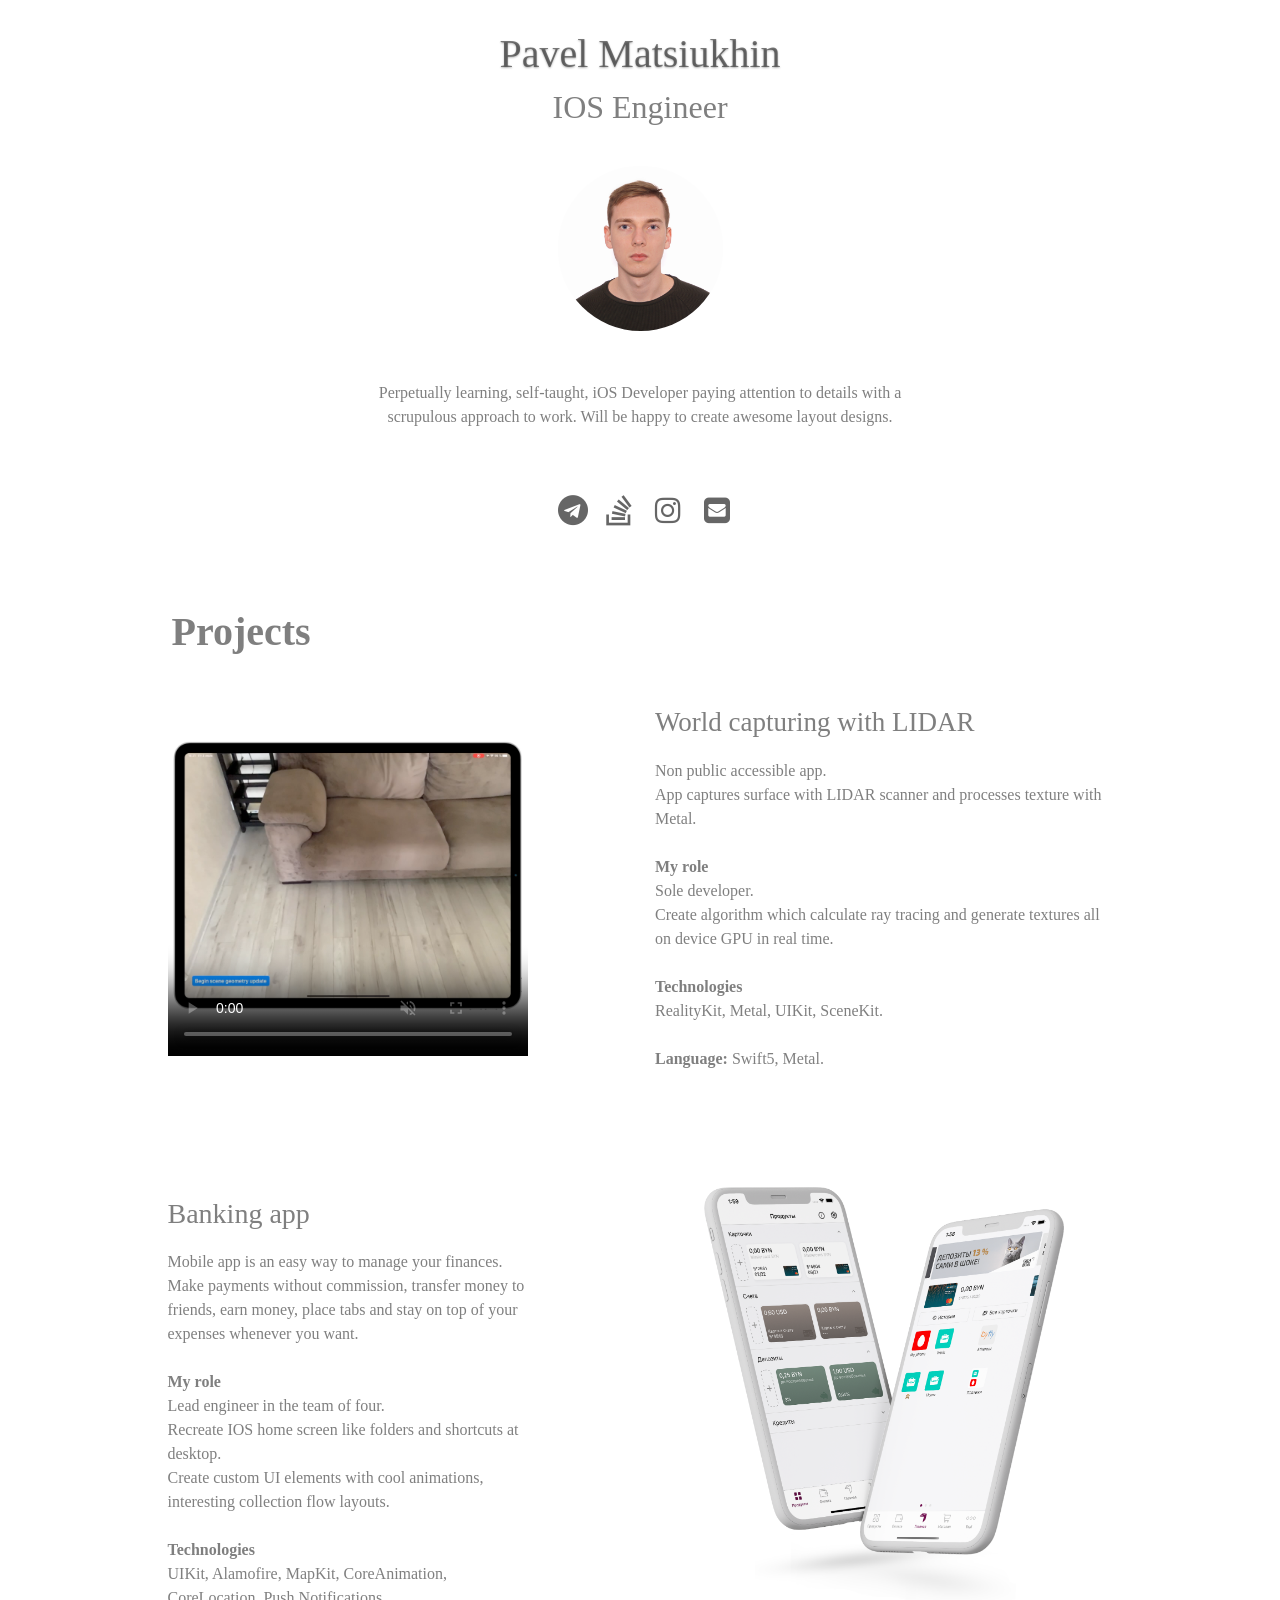
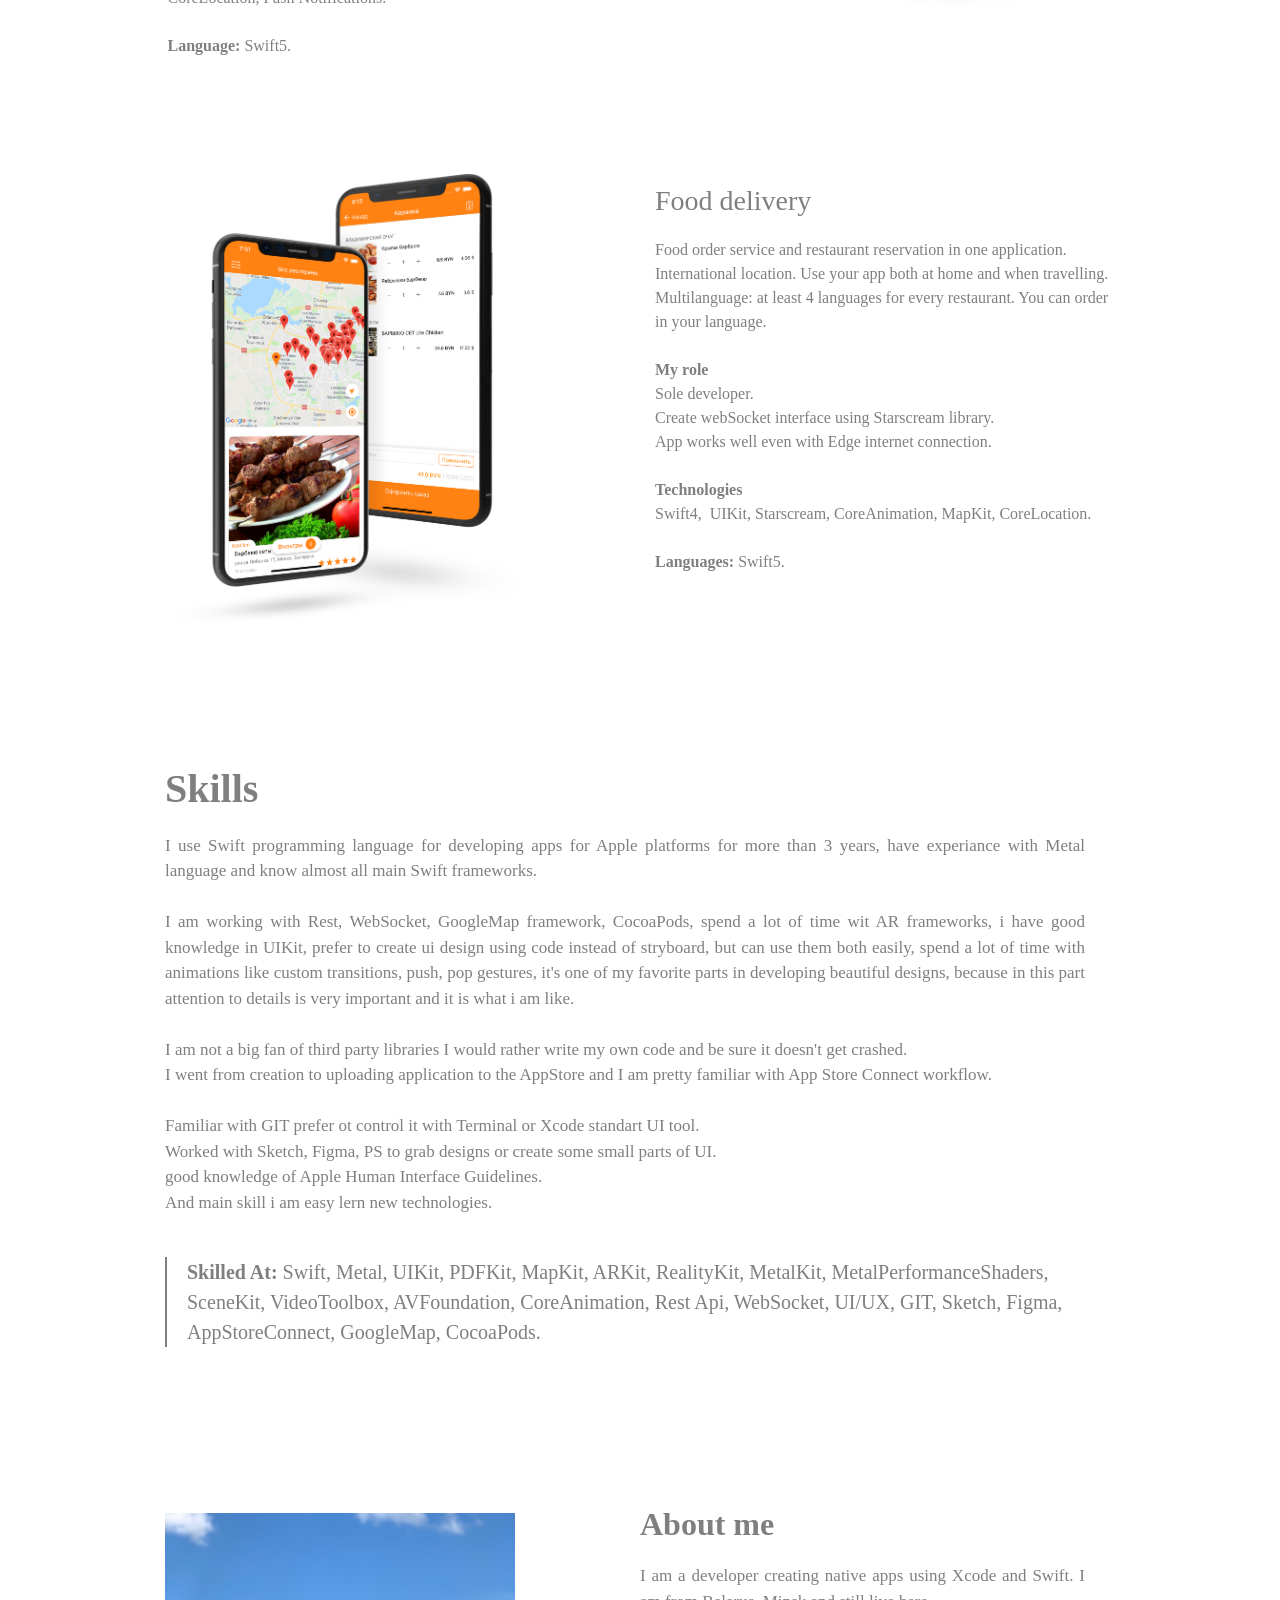
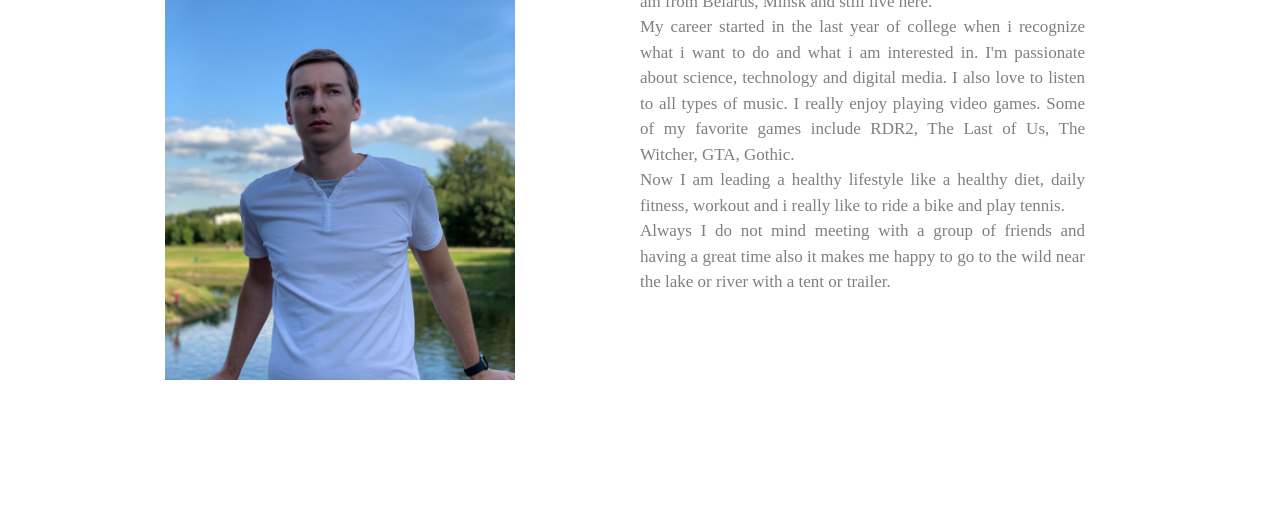
==== commit 79c958b3: "update top design" ====
--- a/index.html
+++ b/index.html
@@ -7,8 +7,8 @@
     <meta name="viewport" content="width=device-width, initial-scale=1.0, viewport-fit=cover">
     <link rel="shortcut icon" type="image/png" href="favicon.png">
     
-	<link rel="stylesheet" type="text/css" href="./css/bootstrap.min.css?7267">
-	<link rel="stylesheet" type="text/css" href="style.css?7421">
+	<link rel="stylesheet" type="text/css" href="./css/bootstrap.min.css?327">
+	<link rel="stylesheet" type="text/css" href="style.css?142">
 	<link rel="stylesheet" type="text/css" href="./css/font-awesome.min.css">
 	
     <title>Матюхин Павел</title>
@@ -26,23 +26,26 @@
     
 <!-- bloc-0 -->
 <div class="bloc b-parallax l-bloc" id="bloc-0">
-	<div class="container bloc-lg">
-		<div class="row">
+	<div class="container bloc-sm">
+		<div class="row">
+			<div class="offset-md-1 col-md-10">
+				<h1 class="h1-style text-md-center sm-shadow mg-clear-md mg-sm text-sm-center text-center">
+					Pavel Matsiukhin
+				</h1>
+				<h2 class="text-md-center mg-clear-md mg-lg text-sm-center text-center">
+					IOS Engineer
+				</h2>
+			</div>
 			<div class="col-sm-6 offset-sm-3 col-lg-2 offset-lg-5">
-				<img src="img/lazyload-ph.png" data-src="img/green%20card11.png" class="img-fluid rounded-circle mx-auto d-block lazyload" alt="green%20card11.JPG" />
-			</div>
-			<div class="col-12 col-11 col-lg-8 offset-lg-2">
-				<h3 class="mg-md  text-lg-center text-md-center text-sm-center text-center">
-					<i>Pavel Matsiukhin<br></i>
-				</h3>
-			</div>
-			<div class="offset-lg-3 col-lg-6">
-				<p class="text-lg-center text-md-center text-center">
+				<img src="img/lazyload-ph.png" data-src="img/green%20card11.png" class="img-fluid rounded-circle mx-auto d-block mg-lg img-green-card11-style lazyload" alt="green%20card11.JPG" />
+			</div>
+			<div class="offset-lg-3 col-lg-6 offset-md-2 col-md-8">
+				<p class="p-bloc-0-style text-sm-center">
 					Perpetually learning, self-taught, iOS Developer paying attention to details with a scrupulous approach to work. Will be happy to create awesome layout designs.
 				</p>
 			</div>
-			<div class="offset-lg-3 col-lg-6">
-				<div class="row voffset">
+			<div class="col-lg-6 offset-lg-3">
+				<div class="row voffset-md">
 					<div class="offset-md-4 col-3 col-md-1">
 						<div class="text-center">
 							<a href="https://t.me/piroznoe" target="_blank"><span class="icon-md fa fa-telegram"></span></a>
@@ -73,15 +76,20 @@
 <!-- bloc-2 -->
 <div class="bloc l-bloc none" id="bloc-2">
 	<div class="container bloc-md">
-		<div class="row voffset-clear-xs">
-			<div class="col-sm-8 offset-lg-2 col-lg-4 offset-md-2 offset-sm-2">
+		<div class="row voffset-clear-xs none">
+			<div class="col-lg-10 offset-lg-1">
+				<h1 class="mg-lg text-md-center text-sm-center text-center text-lg-left additionalleadingspace">
+					<strong>Projects</strong>
+				</h1>
+			</div>
+			<div class="col-sm-8 col-lg-4 offset-md-2 offset-sm-2 offset-lg-1">
 				<div class="embed-responsive embed-responsive-4by4">
 					<video class="embed-responsive-item lazyload" poster="img/Frame-25-07-2020-11-51-54.png" muted="true" playsinline="true" controls="controls" data-src="vid/IPadInFrame_Video_WEB.mp4">
 						Your browser does not support HTML5 video.
 					</video>
 				</div>
 			</div>
-			<div class="col-lg-4 offset-lg-1 offset-md-2 col-md-8 col-sm-10 offset-sm-1">
+			<div class="offset-lg-1 offset-md-2 col-md-8 col-sm-10 offset-sm-1 col-lg-5">
 				<h3 class="mg-md btn-resize-mode h3-style text-md-center text-sm-center text-lg-left text-center">
 					World capturing with LIDAR
 				</h3>
@@ -112,7 +120,7 @@
 <div class="bloc l-bloc" id="bloc-3">
 	<div class="container bloc-md">
 		<div class="row">
-			<div class="col-lg-4 offset-lg-2 order-sm-1 order-md-1 order-lg-0 col-md-8 offset-md-2 col-sm-10 offset-sm-1 order-1">
+			<div class="col-lg-4 order-sm-1 order-md-1 order-lg-0 col-md-8 offset-md-2 col-sm-10 offset-sm-1 order-1 offset-lg-1">
 				<h3 class="mg-md text-sm-center text-center text-lg-left">
 					Banking app<br>
 				</h3>
@@ -120,7 +128,7 @@
 					Mobile app is an easy way to manage your finances. Make payments without commission, transfer money to friends, earn money, place tabs and stay on top of your expenses whenever you want.<br><br><strong>My role</strong><br>Lead engineer in the team of four.<br>Recreate IOS home screen like folders and shortcuts at desktop.<br>Create custom UI elements with cool animations,<br>interesting collection flow layouts.<br><br><strong>Technologies</strong><br>UIKit, Alamofire, MapKit, CoreAnimation, CoreLocation, Push Notifications.<br><br><strong>Language:</strong> Swift5.
 				</p>
 			</div>
-			<div class="col-sm-8 offset-lg-1 col-lg-4 order-lg-0 align-self-start order-md-0 offset-md-2 offset-sm-2">
+			<div class="col-sm-8 offset-lg-1 order-lg-0 align-self-start order-md-0 offset-md-2 offset-sm-2 col-lg-5">
 				<img src="img/lazyload-ph.png" data-src="img/2Phones.png" class="img-fluid img-2phon-style mx-auto d-block lazyload" alt="placeholder image" />
 			</div>
 		</div>
@@ -146,10 +154,10 @@
 <div class="bloc l-bloc" id="bloc-4">
 	<div class="container bloc-md">
 		<div class="row">
-			<div class="col-sm-8 col-lg-4 offset-lg-2 align-self-start order-0 offset-md-2 offset-sm-2">
-				<img src="img/lazyload-ph.png" data-src="img/HIF%20PIC.png" class="img-fluid mx-auto d-block img-style lazyload" alt="placeholder image" />
-			</div>
-			<div class="offset-lg-1 col-lg-4 offset-sm-1 col-sm-10 offset-md-2 col-md-8">
+			<div class="col-sm-8 col-lg-4 align-self-start order-0 offset-md-2 offset-sm-2 offset-lg-1">
+				<img src="img/lazyload-ph.png" data-src="img/HIF%20PIC.png" class="img-fluid mx-auto d-block img-style mg-md lazyload" alt="placeholder image" />
+			</div>
+			<div class="offset-lg-1 offset-sm-1 col-sm-10 offset-md-2 col-md-8 col-lg-5">
 				<h3 class="mg-md text-md-center text-sm-center text-center text-lg-left">
 					Food delivery<br>
 				</h3>
@@ -163,13 +171,13 @@
 <!-- bloc-4 END -->
 
 <!-- bloc-4 -->
-<div class="bloc l-bloc " id="bloc-4">
-	<div class="container bloc-lg">
-		<div class="row">
-			<div class="offset-lg-1 col-lg-10">
-				<h2 class="mg-lg text-center text-md-center text-lg-left">
+<div class="bloc l-bloc" id="bloc-4">
+	<div class="container bloc-md">
+		<div class="row row-style">
+			<div class="offset-lg-1 col-lg-10 col-12">
+				<h1 class="text-center text-md-center text-lg-left mg-md">
 					<strong>Skills</strong>
-				</h2>
+				</h1>
 				<p class="btn-resize-mode p-5-style mx-auto d-block text-justify">
 					I use Swift programming language for developing apps for Apple platforms for more than 3 years, have experiance with Metal language and know almost all main Swift frameworks.<br><br>I am working with Rest, WebSocket, GoogleMap framework, CocoaPods, spend a lot of time wit AR frameworks, i have good knowledge in UIKit, prefer to create ui design using code instead of stryboard, but can use them both easily, spend a lot of time with animations like custom transitions, push, pop gestures, it's one of my favorite parts in developing beautiful designs, because in this part attention to details is very important and it is what i am like.<br><br>I am not a big fan of third party libraries I would rather write my own code and be sure it doesn't get crashed.<br>I went from creation to uploading application to the AppStore and I am pretty familiar with App Store Connect workflow.<br><br>Familiar with GIT prefer ot control it with Terminal or Xcode standart UI tool.<br>Worked with Sketch, Figma, PS to grab designs or create some small parts of UI.<br>good knowledge of Apple Human Interface Guidelines.<br>And main skill i am easy lern new technologies.<br><br>
 				</p>
@@ -189,12 +197,12 @@
 <!-- bloc-8 -->
 <div class="bloc l-bloc" id="bloc-8">
 	<div class="container bloc-lg">
-		<div class="row">
+		<div class="row row-bloc-8-style">
 			<div class="col-md-6 offset-lg-1 col-lg-4">
 				<img src="img/lazyload-ph.png" data-src="img/forSite.jpg" class="img-fluid mx-auto d-block img-forsi-style mg-lg lazyload" alt="forSite" />
 			</div>
-			<div class="col-md-6 offset-lg-1 col-lg-5 align-self-start">
-				<h2 class="h2-style text-lg-center customh2padding mg-md">
+			<div class="col-md-6 offset-lg-1 align-self-start col-lg-5">
+				<h2 class="h2-style customh2padding mg-md text-sm-center text-center text-lg-left text-md-left ">
 					<strong>About me</strong>
 				</h2>
 				<p class="text-justify p-8-style mg-clear">
@@ -215,9 +223,9 @@
 <!-- Main container END -->
     
 
-<script src="./js/jquery-3.5.1.min.js?5846"></script>
-<script src="./js/bootstrap.bundle.min.js?2039"></script>
-<script src="./js/blocs.js?6665"></script>
+<script src="./js/jquery-3.5.1.min.js?594"></script>
+<script src="./js/bootstrap.bundle.min.js?7934"></script>
+<script src="./js/blocs.js?109"></script>
 <script src="./js/lazysizes.min.js" defer></script>
 <!-- Additional JS END -->
 
--- a/style.css
+++ b/style.css
@@ -1 +1 @@
- body{margin:0;padding:0;  background:#FFFFFF;  overflow-x:hidden;  -webkit-font-smoothing: antialiased;  -moz-osx-font-smoothing: grayscale;}.page-container{overflow-x:hidden;} a,button{transition: background .3s ease-in-out;outline: none!important;} a:hover{text-decoration: none; cursor:pointer;}.page-preloader{position: fixed;top: 0;bottom: 0;width: 100%;z-index:100000;background:#FFFFFF url("img/pageload-spinner.gif") no-repeat center center;}@font-face {font-family:'SFPro-Regular';src: url('./fonts/SFPro-Regular/SF-Pro.ttf');src: url('./fonts/SFPro-Regular/SF-Pro.ttf') format('truetype');font-weight: normal;font-style: normal;}.bloc{width:100%;clear:both;background: 50% 50% no-repeat;padding:0 50px;-webkit-background-size: cover;-moz-background-size: cover;-o-background-size: cover;background-size: cover;position:relative;display:flex;}.bloc .container{padding-left:0;padding-right:0;}.bloc-lg{padding:100px 50px;}.bloc-md{padding:50px;}.b-parallax{background-attachment:fixed;}@media (hover: none) {.b-parallax{background-attachment:scroll;}}.d-bloc .card,.l-bloc{color:rgba(0,0,0,.5);}.d-bloc .card button:hover,.l-bloc button:hover{color:rgba(0,0,0,.7);}.l-bloc .icon-round,.l-bloc .icon-square,.l-bloc .icon-rounded,.l-bloc .icon-semi-rounded-a,.l-bloc .icon-semi-rounded-b{border-color:rgba(0,0,0,.7);}.d-bloc .card .divider-h span,.l-bloc .divider-h span{border-color:rgba(0,0,0,.1);}.d-bloc .card .a-btn,.l-bloc .a-btn,.l-bloc .navbar a,.l-bloc a .icon-sm, .l-bloc a .icon-md, .l-bloc a .icon-lg, .l-bloc a .icon-xl, .l-bloc h1 a, .l-bloc h2 a, .l-bloc h3 a, .l-bloc h4 a, .l-bloc h5 a, .l-bloc h6 a, .l-bloc p a{color:rgba(0,0,0,.6);}.d-bloc .card .a-btn:hover,.l-bloc .a-btn:hover,.l-bloc .navbar a:hover, .l-bloc a:hover .icon-sm, .l-bloc a:hover .icon-md, .l-bloc a:hover .icon-lg, .l-bloc a:hover .icon-xl, .l-bloc h1 a:hover, .l-bloc h2 a:hover, .l-bloc h3 a:hover, .l-bloc h4 a:hover, .l-bloc h5 a:hover, .l-bloc h6 a:hover, .l-bloc p a:hover{color:rgba(0,0,0,1);}.l-bloc .navbar-toggle .icon-bar{color:rgba(0,0,0,.6);}.d-bloc .card .btn-wire,.d-bloc .card .btn-wire:hover,.l-bloc .btn-wire,.l-bloc .btn-wire:hover{color:rgba(0,0,0,.7);border-color:rgba(0,0,0,.3);}.voffset{margin-top:30px;}.hero .hero-nav{padding-left:inherit;padding-right:inherit;}.navbar-light .navbar-nav .nav-link {color: rgb(64, 64, 64);}.btco-menu li > a {padding: 10px 15px;color: #000;}.btco-menu .active a:focus,.btco-menu li a:focus ,.navbar > .show > a:focus{background: transparent;outline: 0;}.dropdown-menu .show > .dropdown-toggle::after{transform: rotate(-90deg);}.mg-clear{margin:0;}.mg-md{margin-top:10px;margin-bottom:20px;}.mg-lg{margin-top:10px;margin-bottom:40px;}img.mg-sm,img.mg-md,img.mg-lg{margin-top: 0;}img.mg-sm{margin-bottom:10px;}img.mg-md{margin-bottom:30px;}img.mg-lg{margin-bottom:50px;}.btn-d,.btn-d:hover,.btn-d:focus{color:#FFF;background:rgba(0,0,0,.3);}button{outline: none!important;}.icon-md{font-size:30px!important;}.blockquote{padding:0 20px;border-left:2px solid;}.blockquote.text-right{border-left:0;border-right:2px solid;}.card-sq, .card-sq .card-header, .card-sq .card-footer{border-radius:0;}.card-rd{border-radius:30px;}.card-rd .card-header{border-radius:29px 29px 0 0;}.card-rd .card-footer{border-radius:0 0 29px 29px;}.divider-h{padding:20px 0;width:100%;display:inline-block;}.divider-h span{display: block;border-top:1px solid transparent;}.divider-half{width: 50%;margin: 0 auto;}.dropdown-menu .divider-h,.dropdown-menu .divider-half{padding:0;}.embed-responsive-4by3{padding-bottom:100%}.embed-responsive-4by4{padding-bottom:100%}.embed-responsive-9by16{padding-bottom:106.25%}.scrollToTop{width:40px;height:40px;position:fixed;bottom:20px;right:20px;opacity: 0;z-index: 500;transition: all .3s ease-in-out;}.scrollToTop span{margin-top: 6px;}.showScrollTop{font-size: 14px;opacity: 1;}h1,h2,h3,h4,h5,h6,p,label,.btn,a{font-family:"SFPro-Regular";}.container{max-width:1140px;}.img-style{width:357px;}.img-3phonescasc-style{width:332px;}.img-8-style{width:436px;}.img-3phon-style{width:438px;}.img-2phon-style{width:360px;}.previous-class-b{border-color:#932092!important;background-position:left center;color:#A9A9A9!important;text-shadow:0px 0px 0px #000000;}.custom-video{overflow:visible;float:left;margin-bottom:0px;display:inline-block;margin-top:50px;}.p-style{width:100%;}.wwwwe{float:none;}.h3-style{font-size:27px;}.p-bloc-3-style{font-size:14px;}.img-img-38-style{width:360px;}.p-bloc-4-style{font-family:"SFPro-Regular";}.p-5-style{font-size:17px;font-family:"SFPro-Regular";text-indent:0px;}.p-bloc-5-style{font-size:17px;line-height:25px;padding-top:10px;}.customoffseted{padding:0px 0px 0px 0px;}.img-forsi-style{width:360px;}.p-8-style{font-size:17px;width:100%;}.h3-5-style{line-height:40px;}.h2-style{width:100%;}.p-42275-style{font-size:17px;}.img-5-style{width:354px;}.customh2padding{margin-top:-8px;}@media (max-width: 1024px){  .bloc{ padding-left: 20px;   padding-right: 20px;  }  .bloc.full-width-bloc, .bloc-tile-2.full-width-bloc .container, .bloc-tile-3.full-width-bloc .container, .bloc-tile-4.full-width-bloc .container{ padding-left: 0;   padding-right: 0;  }}@media (max-width: 991px){  .container{width:100%;}  .page-container, #hero-bloc{overflow-x: hidden;position: relative;}   .bloc{padding-left: constant(safe-area-inset-left);padding-right: constant(safe-area-inset-right);}   .bloc-group, .bloc-group .bloc{display:block;width:100%;}}@media (max-width: 767px){  .page-container{ overflow-x: hidden; position:relative;  }  .bloc-tile-2 .container, .bloc-tile-3 .container, .bloc-tile-4 .container{ padding-left:0;padding-right:0;  }  .a-block{ padding:0 10px;  }  .btn-dwn{   display:none;   }  .voffset{ margin-top:5px;  }  .voffset-md{ margin-top:20px;  }  .voffset-lg{ margin-top:30px;  }  form{ padding:5px;  }  .close-lightbox{ display:inline-block;  }  .blocsapp-device-iphone5{ background-size: 216px 425px; padding-top:60px; width:216px; height:425px;  }  .blocsapp-device-iphone5 img{ width: 180px; height: 320px;  }}@media (max-width: 991px){.p-5-style{width:100%;}.p-42275-style{width:100%;}}@media (max-width: 767px){.text-right{}.text-left{}.text-center{}}@media (max-width: 575px){.customoffseted{padding-top:20px;padding-bottom:20px;}.mg-lg-xs{margin-top: 10px;margin-bottom:40px;}}+ body{margin:0;padding:0;  background:#FFFFFF;  overflow-x:hidden;  -webkit-font-smoothing: antialiased;  -moz-osx-font-smoothing: grayscale;}.page-container{overflow-x:hidden;} a,button{transition: background .3s ease-in-out;outline: none!important;} a:hover{text-decoration: none; cursor:pointer;}.page-preloader{position: fixed;top: 0;bottom: 0;width: 100%;z-index:100000;background:#FFFFFF url("img/pageload-spinner.gif") no-repeat center center;}@font-face {font-family:'SFPro-Regular';src: url('./fonts/SFPro-Regular/SF-Pro.ttf');src: url('./fonts/SFPro-Regular/SF-Pro.ttf') format('truetype');font-weight: normal;font-style: normal;}.bloc{width:100%;clear:both;background: 50% 50% no-repeat;padding:0 50px;-webkit-background-size: cover;-moz-background-size: cover;-o-background-size: cover;background-size: cover;position:relative;display:flex;}.bloc .container{padding-left:0;padding-right:0;}.bloc-lg{padding:100px 50px;}.bloc-md{padding:50px;}.bloc-sm{padding:20px 50px;}.b-parallax{background-attachment:fixed;}@media (hover: none) {.b-parallax{background-attachment:scroll;}}.d-bloc .card,.l-bloc{color:rgba(0,0,0,.5);}.d-bloc .card button:hover,.l-bloc button:hover{color:rgba(0,0,0,.7);}.l-bloc .icon-round,.l-bloc .icon-square,.l-bloc .icon-rounded,.l-bloc .icon-semi-rounded-a,.l-bloc .icon-semi-rounded-b{border-color:rgba(0,0,0,.7);}.d-bloc .card .divider-h span,.l-bloc .divider-h span{border-color:rgba(0,0,0,.1);}.d-bloc .card .a-btn,.l-bloc .a-btn,.l-bloc .navbar a,.l-bloc a .icon-sm, .l-bloc a .icon-md, .l-bloc a .icon-lg, .l-bloc a .icon-xl, .l-bloc h1 a, .l-bloc h2 a, .l-bloc h3 a, .l-bloc h4 a, .l-bloc h5 a, .l-bloc h6 a, .l-bloc p a{color:rgba(0,0,0,.6);}.d-bloc .card .a-btn:hover,.l-bloc .a-btn:hover,.l-bloc .navbar a:hover, .l-bloc a:hover .icon-sm, .l-bloc a:hover .icon-md, .l-bloc a:hover .icon-lg, .l-bloc a:hover .icon-xl, .l-bloc h1 a:hover, .l-bloc h2 a:hover, .l-bloc h3 a:hover, .l-bloc h4 a:hover, .l-bloc h5 a:hover, .l-bloc h6 a:hover, .l-bloc p a:hover{color:rgba(0,0,0,1);}.l-bloc .navbar-toggle .icon-bar{color:rgba(0,0,0,.6);}.d-bloc .card .btn-wire,.d-bloc .card .btn-wire:hover,.l-bloc .btn-wire,.l-bloc .btn-wire:hover{color:rgba(0,0,0,.7);border-color:rgba(0,0,0,.3);}.voffset-md{margin-top:50px;}.hero .hero-nav{padding-left:inherit;padding-right:inherit;}.navbar-light .navbar-nav .nav-link {color: rgb(64, 64, 64);}.btco-menu li > a {padding: 10px 15px;color: #000;}.btco-menu .active a:focus,.btco-menu li a:focus ,.navbar > .show > a:focus{background: transparent;outline: 0;}.dropdown-menu .show > .dropdown-toggle::after{transform: rotate(-90deg);}.mg-clear{margin:0;}.mg-sm{margin-top:10px;margin-bottom:5px;}.mg-md{margin-top:10px;margin-bottom:20px;}.mg-lg{margin-top:10px;margin-bottom:40px;}img.mg-sm,img.mg-md,img.mg-lg{margin-top: 0;}img.mg-sm{margin-bottom:10px;}img.mg-md{margin-bottom:30px;}img.mg-lg{margin-bottom:50px;}.btn-d,.btn-d:hover,.btn-d:focus{color:#FFF;background:rgba(0,0,0,.3);}button{outline: none!important;}.icon-md{font-size:30px!important;}.sm-shadow{text-shadow:0 1px 2px rgba(0,0,0,.3);}.blockquote{padding:0 20px;border-left:2px solid;}.blockquote.text-right{border-left:0;border-right:2px solid;}.card-sq, .card-sq .card-header, .card-sq .card-footer{border-radius:0;}.card-rd{border-radius:30px;}.card-rd .card-header{border-radius:29px 29px 0 0;}.card-rd .card-footer{border-radius:0 0 29px 29px;}.divider-h{padding:20px 0;width:100%;display:inline-block;}.divider-h span{display: block;border-top:1px solid transparent;}.divider-half{width: 50%;margin: 0 auto;}.dropdown-menu .divider-h,.dropdown-menu .divider-half{padding:0;}.embed-responsive-4by3{padding-bottom:100%}.embed-responsive-4by4{padding-bottom:100%}.embed-responsive-9by16{padding-bottom:106.25%}.scrollToTop{width:40px;height:40px;position:fixed;bottom:20px;right:20px;opacity: 0;z-index: 500;transition: all .3s ease-in-out;}.scrollToTop span{margin-top: 6px;}.showScrollTop{font-size: 14px;opacity: 1;}h1,h2,h3,h4,h5,h6,p,label,.btn,a{font-family:"SFPro-Regular";}.container{max-width:1140px;}.img-style{width:357px;}.img-3phonescasc-style{width:332px;}.img-8-style{width:436px;}.img-3phon-style{width:438px;}.img-2phon-style{width:360px;}.previous-class-b{border-color:#932092!important;background-position:left center;color:#A9A9A9!important;text-shadow:0px 0px 0px #000000;}.custom-video{overflow:visible;float:left;margin-bottom:0px;display:inline-block;margin-top:50px;}.p-style{width:100%;}.wwwwe{float:none;}.h3-style{font-size:27px;}.p-bloc-3-style{font-size:14px;}.img-img-38-style{width:360px;}.p-bloc-4-style{font-family:"SFPro-Regular";}.p-5-style{font-size:17px;font-family:"SFPro-Regular";text-indent:0px;}.p-bloc-5-style{font-size:17px;line-height:25px;padding-top:10px;}.customoffseted{padding:0px 0px 0px 0px;}.img-forsi-style{width:360px;}.p-8-style{font-size:17px;width:100%;}.h3-5-style{line-height:40px;}.h2-style{width:100%;}.p-42275-style{font-size:17px;}.img-5-style{width:354px;}.customh2padding{margin-top:-8px;}.row-style{width:100%;}.row-bloc-8-style{width:100%;}.p-1-style{font-size:17px;width:100%;}.additionalleadingspace{padding-left:4px;}@media (max-width: 1024px){  .bloc{ padding-left: 20px;   padding-right: 20px;  }  .bloc.full-width-bloc, .bloc-tile-2.full-width-bloc .container, .bloc-tile-3.full-width-bloc .container, .bloc-tile-4.full-width-bloc .container{ padding-left: 0;   padding-right: 0;  }}@media (max-width: 991px){  .container{width:100%;}  .page-container, #hero-bloc{overflow-x: hidden;position: relative;}   .bloc{padding-left: constant(safe-area-inset-left);padding-right: constant(safe-area-inset-right);}   .bloc-group, .bloc-group .bloc{display:block;width:100%;}}@media (max-width: 767px){  .page-container{ overflow-x: hidden; position:relative;  }  .bloc-tile-2 .container, .bloc-tile-3 .container, .bloc-tile-4 .container{ padding-left:0;padding-right:0;  }  .a-block{ padding:0 10px;  }  .btn-dwn{   display:none;   }  .voffset{ margin-top:5px;  }  .voffset-md{ margin-top:20px;  }  .voffset-lg{ margin-top:30px;  }  form{ padding:5px;  }  .close-lightbox{ display:inline-block;  }  .blocsapp-device-iphone5{ background-size: 216px 425px; padding-top:60px; width:216px; height:425px;  }  .blocsapp-device-iphone5 img{ width: 180px; height: 320px;  }}@media (max-width: 991px){.p-5-style{width:100%;}.p-42275-style{width:100%;}.h1-style{width:100%;font-size:50px;}.img-green-card11-style{width:201px;}.voffset-md{margin-top:30px;}.mg-clear-md{margin:0;}}@media (max-width: 767px){.text-right{}.text-left{}.text-center{}}@media (max-width: 575px){.customoffseted{padding-top:20px;padding-bottom:20px;}.mg-lg-xs{margin-top: 10px;margin-bottom:40px;}}
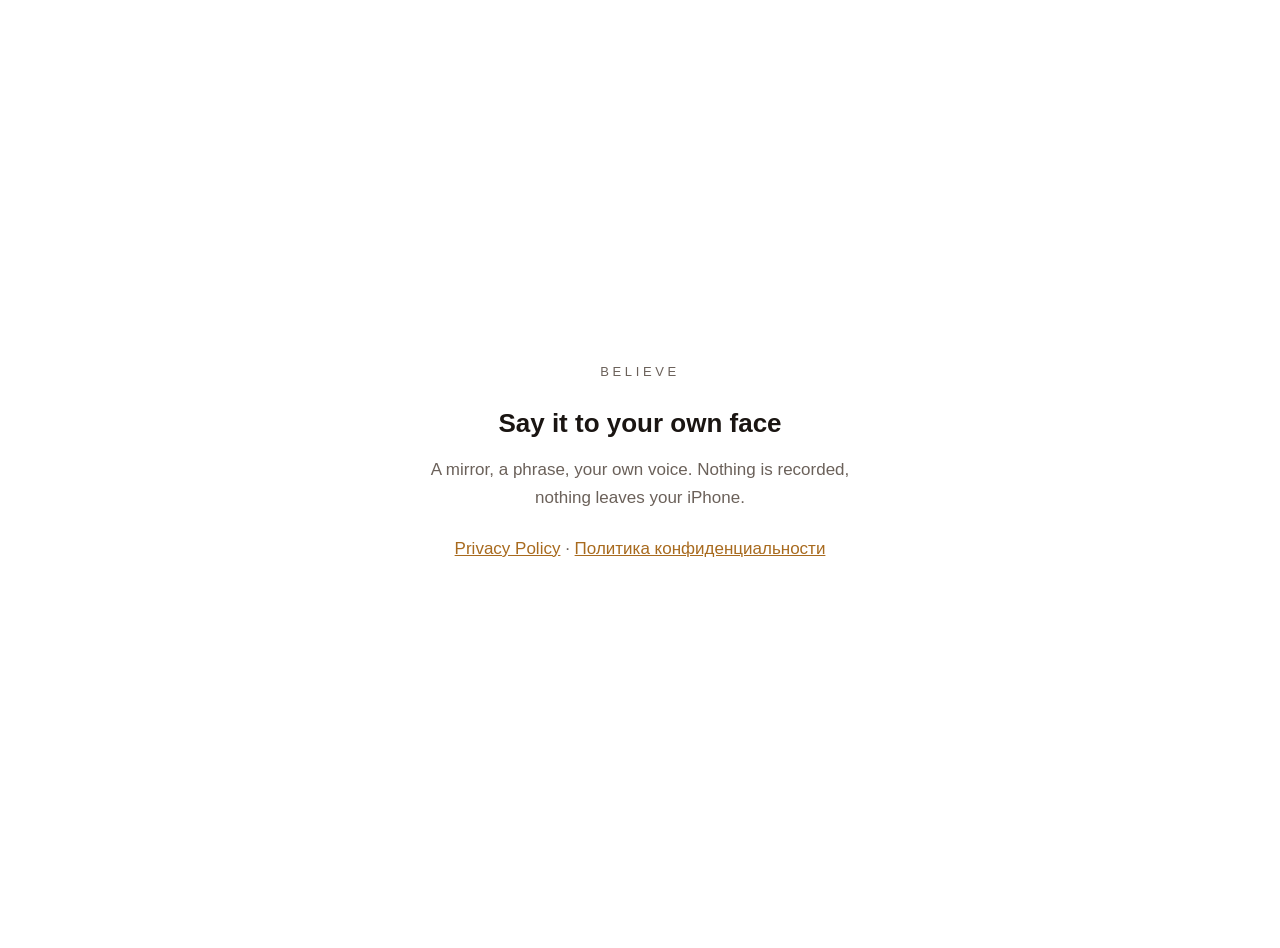
==== commit 6dc37ff3: "Add Believe landing page and bilingual privacy policy" ====
--- a/index.html
+++ b/index.html
@@ -1,239 +1,35 @@
-<!doctype html>
-<html>
+<!DOCTYPE html>
+<html lang="en">
 <head>
-    <meta charset="utf-8">
-    <meta name="keywords" content="Pavel Matsiukhin Павел Матюхин">
-    <meta name="description" content="">
-    <meta name="viewport" content="width=device-width, initial-scale=1.0, viewport-fit=cover">
-    <link rel="shortcut icon" type="image/png" href="favicon.png">
-    
-	<link rel="stylesheet" type="text/css" href="./css/bootstrap.min.css?327">
-	<link rel="stylesheet" type="text/css" href="style.css?142">
-	<link rel="stylesheet" type="text/css" href="./css/font-awesome.min.css">
-	
-    <title>Матюхин Павел</title>
-
-
-    
-<!-- Analytics -->
- 
-<!-- Analytics END -->
-    
+<meta charset="utf-8">
+<meta name="viewport" content="width=device-width, initial-scale=1">
+<title>Believe</title>
+<style>
+  :root {
+    color-scheme: light dark;
+    --surface: #ffffff; --text: #1a1512; --muted: #6b615a; --accent: #a86a1e;
+  }
+  @media (prefers-color-scheme: dark) {
+    :root { --surface: #100c0b; --text: #f6f0ea; --muted: #9a8e86; --accent: #e0a15c; }
+  }
+  body {
+    margin: 0; min-height: 100vh; display: flex; align-items: center; justify-content: center;
+    background: var(--surface); color: var(--text); padding: 24px;
+    font: 17px/1.6 -apple-system, BlinkMacSystemFont, "Segoe UI", Roboto, Helvetica, Arial, sans-serif;
+  }
+  main { max-width: 28rem; text-align: center; }
+  .wordmark { font-size: 13px; letter-spacing: 0.28em; text-transform: uppercase; color: var(--muted); margin: 0 0 20px; }
+  h1 { font-size: 26px; margin: 0 0 12px; font-weight: 700; }
+  p { color: var(--muted); margin: 0 0 24px; }
+  a { color: var(--accent); }
+</style>
 </head>
 <body>
-<!-- Main container -->
-<div class="page-container">
-    
-<!-- bloc-0 -->
-<div class="bloc b-parallax l-bloc" id="bloc-0">
-	<div class="container bloc-sm">
-		<div class="row">
-			<div class="offset-md-1 col-md-10">
-				<h1 class="h1-style text-md-center sm-shadow mg-clear-md mg-sm text-sm-center text-center">
-					Pavel Matsiukhin
-				</h1>
-				<h2 class="text-md-center mg-clear-md mg-lg text-sm-center text-center">
-					IOS Engineer
-				</h2>
-			</div>
-			<div class="col-sm-6 offset-sm-3 col-lg-2 offset-lg-5">
-				<img src="img/lazyload-ph.png" data-src="img/green%20card11.png" class="img-fluid rounded-circle mx-auto d-block mg-lg img-green-card11-style lazyload" alt="green%20card11.JPG" />
-			</div>
-			<div class="offset-lg-3 col-lg-6 offset-md-2 col-md-8">
-				<p class="p-bloc-0-style text-sm-center">
-					Perpetually learning, self-taught, iOS Developer paying attention to details with a scrupulous approach to work. Will be happy to create awesome layout designs.
-				</p>
-			</div>
-			<div class="col-lg-6 offset-lg-3">
-				<div class="row voffset-md">
-					<div class="offset-md-4 col-3 col-md-1">
-						<div class="text-center">
-							<a href="https://t.me/piroznoe" target="_blank"><span class="icon-md fa fa-telegram"></span></a>
-						</div>
-					</div>
-					<div class="col-3 col-md-1">
-						<div class="text-center">
-							<a href="https://stackoverflow.com/users/9891855/Паша-Матюхин" target="_blank"><span class="icon-md fa fa-stack-overflow"></span></a>
-						</div>
-					</div>
-					<div class="col-3 col-md-1">
-						<div class="text-center">
-							<a href="https://www.instagram.com/piroznoe/" target="_blank"><span class="fa fa-instagram icon-md"></span></a>
-						</div>
-					</div>
-					<div class="col-3 col-md-1">
-						<div class="text-center">
-							<a href="mailto:matyuhin9932@gmail.com" target="_blank"><span class="fa fa-envelope-square icon-md"></span></a>
-						</div>
-					</div>
-				</div>
-			</div>
-		</div>
-	</div>
-</div>
-<!-- bloc-0 END -->
-
-<!-- bloc-2 -->
-<div class="bloc l-bloc none" id="bloc-2">
-	<div class="container bloc-md">
-		<div class="row voffset-clear-xs none">
-			<div class="col-lg-10 offset-lg-1">
-				<h1 class="mg-lg text-md-center text-sm-center text-center text-lg-left additionalleadingspace">
-					<strong>Projects</strong>
-				</h1>
-			</div>
-			<div class="col-sm-8 col-lg-4 offset-md-2 offset-sm-2 offset-lg-1">
-				<div class="embed-responsive embed-responsive-4by4">
-					<video class="embed-responsive-item lazyload" poster="img/Frame-25-07-2020-11-51-54.png" muted="true" playsinline="true" controls="controls" data-src="vid/IPadInFrame_Video_WEB.mp4">
-						Your browser does not support HTML5 video.
-					</video>
-				</div>
-			</div>
-			<div class="offset-lg-1 offset-md-2 col-md-8 col-sm-10 offset-sm-1 col-lg-5">
-				<h3 class="mg-md btn-resize-mode h3-style text-md-center text-sm-center text-lg-left text-center">
-					World capturing with LIDAR
-				</h3>
-				<p class="text-md-left">
-					Non public accessible app.<br>App captures surface with LIDAR scanner and processes texture with Metal.<br><br><strong>My role<br></strong>Sole developer.<br>Create algorithm which calculate ray tracing and generate textures all on device GPU in real time.<br><br><strong>Technologies<br></strong>RealityKit, Metal, UIKit, SceneKit.<br><br><strong>Language:</strong> Swift5, Metal.<br>
-				</p>
-			</div>
-		</div>
-	</div>
-</div>
-<!-- bloc-2 END -->
-
-<!-- bloc-2 -->
-<div class="bloc l-bloc  d-md-none d-flex" id="bloc-2">
-	<div class="container ">
-		<div class="row">
-			<div class="col">
-				<div class="divider-h">
-					<span class="divider"></span>
-				</div>
-			</div>
-		</div>
-	</div>
-</div>
-<!-- bloc-2 END -->
-
-<!-- bloc-3 -->
-<div class="bloc l-bloc" id="bloc-3">
-	<div class="container bloc-md">
-		<div class="row">
-			<div class="col-lg-4 order-sm-1 order-md-1 order-lg-0 col-md-8 offset-md-2 col-sm-10 offset-sm-1 order-1 offset-lg-1">
-				<h3 class="mg-md text-sm-center text-center text-lg-left">
-					Banking app<br>
-				</h3>
-				<p class="mg-lg-xs">
-					Mobile app is an easy way to manage your finances. Make payments without commission, transfer money to friends, earn money, place tabs and stay on top of your expenses whenever you want.<br><br><strong>My role</strong><br>Lead engineer in the team of four.<br>Recreate IOS home screen like folders and shortcuts at desktop.<br>Create custom UI elements with cool animations,<br>interesting collection flow layouts.<br><br><strong>Technologies</strong><br>UIKit, Alamofire, MapKit, CoreAnimation, CoreLocation, Push Notifications.<br><br><strong>Language:</strong> Swift5.
-				</p>
-			</div>
-			<div class="col-sm-8 offset-lg-1 order-lg-0 align-self-start order-md-0 offset-md-2 offset-sm-2 col-lg-5">
-				<img src="img/lazyload-ph.png" data-src="img/2Phones.png" class="img-fluid img-2phon-style mx-auto d-block lazyload" alt="placeholder image" />
-			</div>
-		</div>
-	</div>
-</div>
-<!-- bloc-3 END -->
-
-<!-- bloc-4 -->
-<div class="bloc l-bloc  d-md-none d-flex" id="bloc-4">
-	<div class="container ">
-		<div class="row">
-			<div class="col">
-				<div class="divider-h">
-					<span class="divider"></span>
-				</div>
-			</div>
-		</div>
-	</div>
-</div>
-<!-- bloc-4 END -->
-
-<!-- bloc-4 -->
-<div class="bloc l-bloc" id="bloc-4">
-	<div class="container bloc-md">
-		<div class="row">
-			<div class="col-sm-8 col-lg-4 align-self-start order-0 offset-md-2 offset-sm-2 offset-lg-1">
-				<img src="img/lazyload-ph.png" data-src="img/HIF%20PIC.png" class="img-fluid mx-auto d-block img-style mg-md lazyload" alt="placeholder image" />
-			</div>
-			<div class="offset-lg-1 offset-sm-1 col-sm-10 offset-md-2 col-md-8 col-lg-5">
-				<h3 class="mg-md text-md-center text-sm-center text-center text-lg-left">
-					Food delivery<br>
-				</h3>
-				<p class="p-style">
-					Food order service and restaurant reservation in one application.<br>International location. Use your app both at home and when travelling.<br>Multilanguage: at least 4 languages for every restaurant. You can order in your language.<br><br><strong>My role</strong><br>Sole developer.<br>Create webSocket interface using Starscream library.<br>App works well even with Edge internet connection.<br>&nbsp;<br><strong>Technologies</strong><br>Swift4, &nbsp;UIKit, Starscream, CoreAnimation, MapKit, CoreLocation.<br><br><strong>Languages:</strong> Swift5.
-				</p>
-			</div>
-		</div>
-	</div>
-</div>
-<!-- bloc-4 END -->
-
-<!-- bloc-4 -->
-<div class="bloc l-bloc" id="bloc-4">
-	<div class="container bloc-md">
-		<div class="row row-style">
-			<div class="offset-lg-1 col-lg-10 col-12">
-				<h1 class="text-center text-md-center text-lg-left mg-md">
-					<strong>Skills</strong>
-				</h1>
-				<p class="btn-resize-mode p-5-style mx-auto d-block text-justify">
-					I use Swift programming language for developing apps for Apple platforms for more than 3 years, have experiance with Metal language and know almost all main Swift frameworks.<br><br>I am working with Rest, WebSocket, GoogleMap framework, CocoaPods, spend a lot of time wit AR frameworks, i have good knowledge in UIKit, prefer to create ui design using code instead of stryboard, but can use them both easily, spend a lot of time with animations like custom transitions, push, pop gestures, it's one of my favorite parts in developing beautiful designs, because in this part attention to details is very important and it is what i am like.<br><br>I am not a big fan of third party libraries I would rather write my own code and be sure it doesn't get crashed.<br>I went from creation to uploading application to the AppStore and I am pretty familiar with App Store Connect workflow.<br><br>Familiar with GIT prefer ot control it with Terminal or Xcode standart UI tool.<br>Worked with Sketch, Figma, PS to grab designs or create some small parts of UI.<br>good knowledge of Apple Human Interface Guidelines.<br>And main skill i am easy lern new technologies.<br><br>
-				</p>
-			</div>
-			<div class="offset-lg-1 col-lg-10">
-				<div class="blockquote container-div-style">
-					<p class="p-bloc-4-style">
-						<strong>Skilled At:</strong> Swift, Metal, UIKit, PDFKit, MapKit, ARKit, RealityKit, MetalKit, MetalPerformanceShaders, SceneKit, VideoToolbox, AVFoundation, CoreAnimation, Rest Api, WebSocket, UI/UX, GIT, Sketch, Figma, AppStoreConnect, GoogleMap, CocoaPods.
-					</p>
-				</div>
-			</div>
-		</div>
-	</div>
-</div>
-<!-- bloc-4 END -->
-
-<!-- bloc-8 -->
-<div class="bloc l-bloc" id="bloc-8">
-	<div class="container bloc-lg">
-		<div class="row row-bloc-8-style">
-			<div class="col-md-6 offset-lg-1 col-lg-4">
-				<img src="img/lazyload-ph.png" data-src="img/forSite.jpg" class="img-fluid mx-auto d-block img-forsi-style mg-lg lazyload" alt="forSite" />
-			</div>
-			<div class="col-md-6 offset-lg-1 align-self-start col-lg-5">
-				<h2 class="h2-style customh2padding mg-md text-sm-center text-center text-lg-left text-md-left ">
-					<strong>About me</strong>
-				</h2>
-				<p class="text-justify p-8-style mg-clear">
-					I am a developer creating native apps using Xcode and Swift. I am from Belarus, Minsk and still live here.<br>My career started in the last year of college when i recognize what i want to do and what i am interested in. I'm passionate about science, technology and digital media. I also love to listen to all types of music. I really enjoy playing video games. Some of my favorite games include RDR2, The Last of Us, The Witcher, GTA, Gothic.<br>Now I am leading a healthy lifestyle like a healthy diet, daily fitness, workout and i really like to ride a bike and play tennis.<br>Always I do not mind meeting with a group of friends and having a great time also it makes me happy to go to the wild near the lake or river with a tent or trailer.<br>
-				</p>
-			</div>
-		</div>
-	</div>
-</div>
-<!-- bloc-8 END -->
-
-<!-- ScrollToTop Button -->
-<a class="bloc-button btn btn-d scrollToTop" onclick="scrollToTarget('1',this)"><span class="fa fa-chevron-up"></span></a>
-<!-- ScrollToTop Button END-->
-
-
-</div>
-<!-- Main container END -->
-    
-
-<script src="./js/jquery-3.5.1.min.js?594"></script>
-<script src="./js/bootstrap.bundle.min.js?7934"></script>
-<script src="./js/blocs.js?109"></script>
-<script src="./js/lazysizes.min.js" defer></script>
-<!-- Additional JS END -->
-
-
-
-<!-- Preloader -->
-<div id="page-loading-blocs-notifaction" class="page-preloader"></div>
-<!-- Preloader END -->
-
+<main>
+  <p class="wordmark">Believe</p>
+  <h1>Say it to your own face</h1>
+  <p>A mirror, a phrase, your own voice. Nothing is recorded, nothing leaves your iPhone.</p>
+  <p><a href="/privacy/">Privacy Policy</a> · <a href="/privacy/?lang=ru">Политика конфиденциальности</a></p>
+</main>
 </body>
 </html>
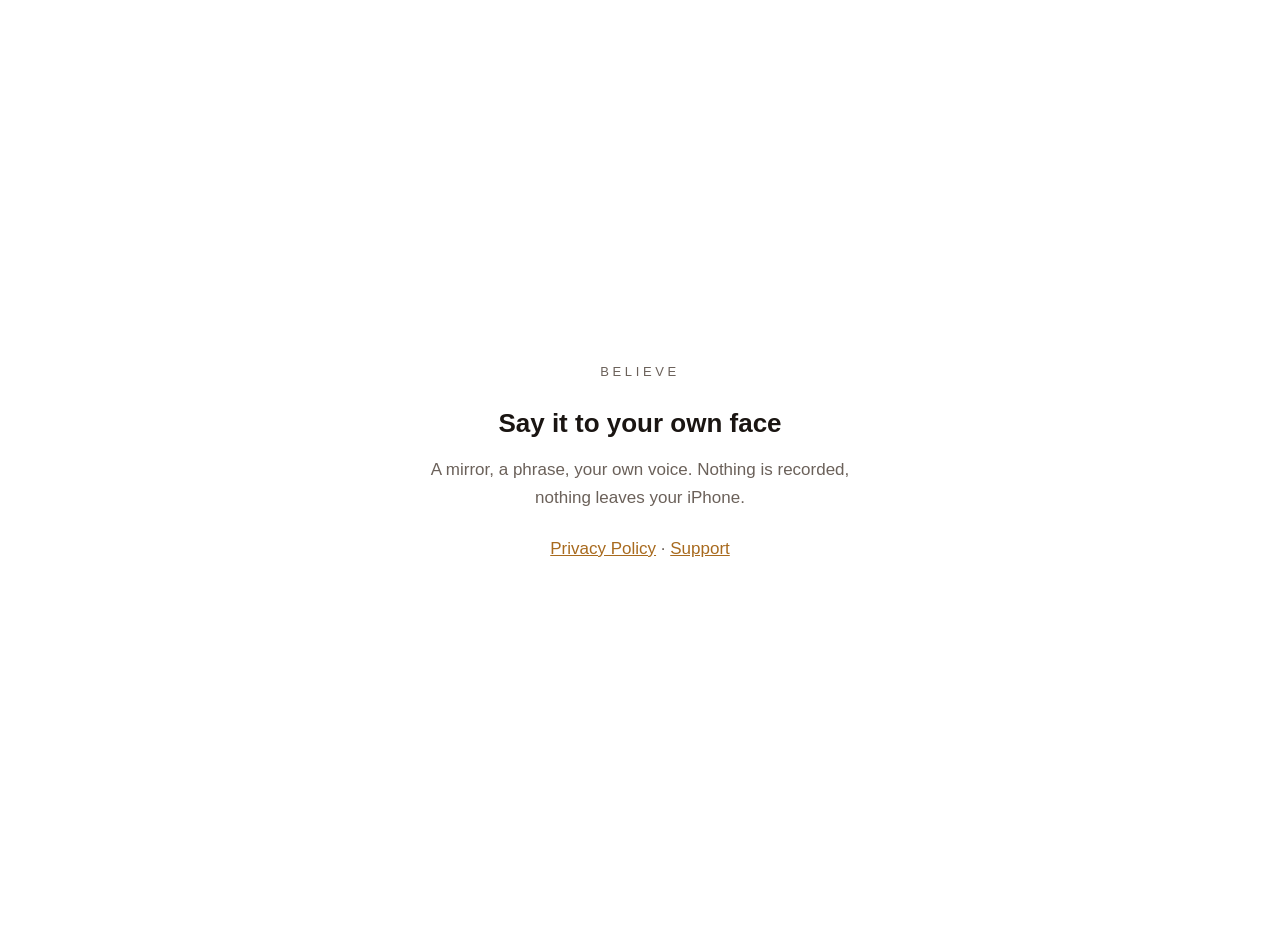
==== commit 5d270b4a: "Add support page and contact address" ====
--- a/index.html
+++ b/index.html
@@ -29,7 +29,7 @@
   <p class="wordmark">Believe</p>
   <h1>Say it to your own face</h1>
   <p>A mirror, a phrase, your own voice. Nothing is recorded, nothing leaves your iPhone.</p>
-  <p><a href="/privacy/">Privacy Policy</a> · <a href="/privacy/?lang=ru">Политика конфиденциальности</a></p>
+  <p><a href="/privacy/">Privacy Policy</a> · <a href="/support/">Support</a></p>
 </main>
 </body>
 </html>
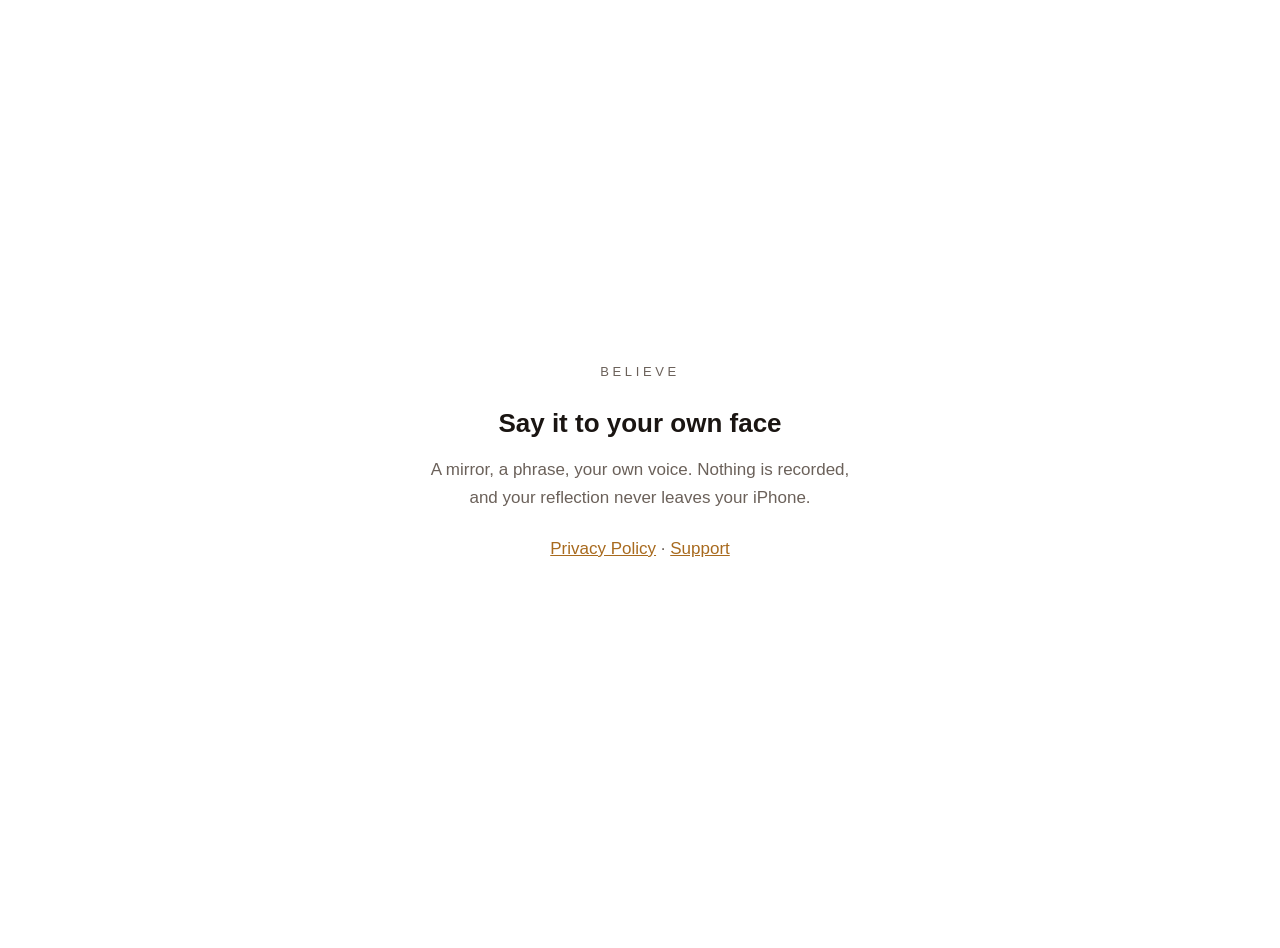
==== commit cb8e661b: "Describe iCloud sync in privacy policy and support" ====
--- a/index.html
+++ b/index.html
@@ -28,7 +28,7 @@
 <main>
   <p class="wordmark">Believe</p>
   <h1>Say it to your own face</h1>
-  <p>A mirror, a phrase, your own voice. Nothing is recorded, nothing leaves your iPhone.</p>
+  <p>A mirror, a phrase, your own voice. Nothing is recorded, and your reflection never leaves your iPhone.</p>
   <p><a href="/privacy/">Privacy Policy</a> · <a href="/support/">Support</a></p>
 </main>
 </body>
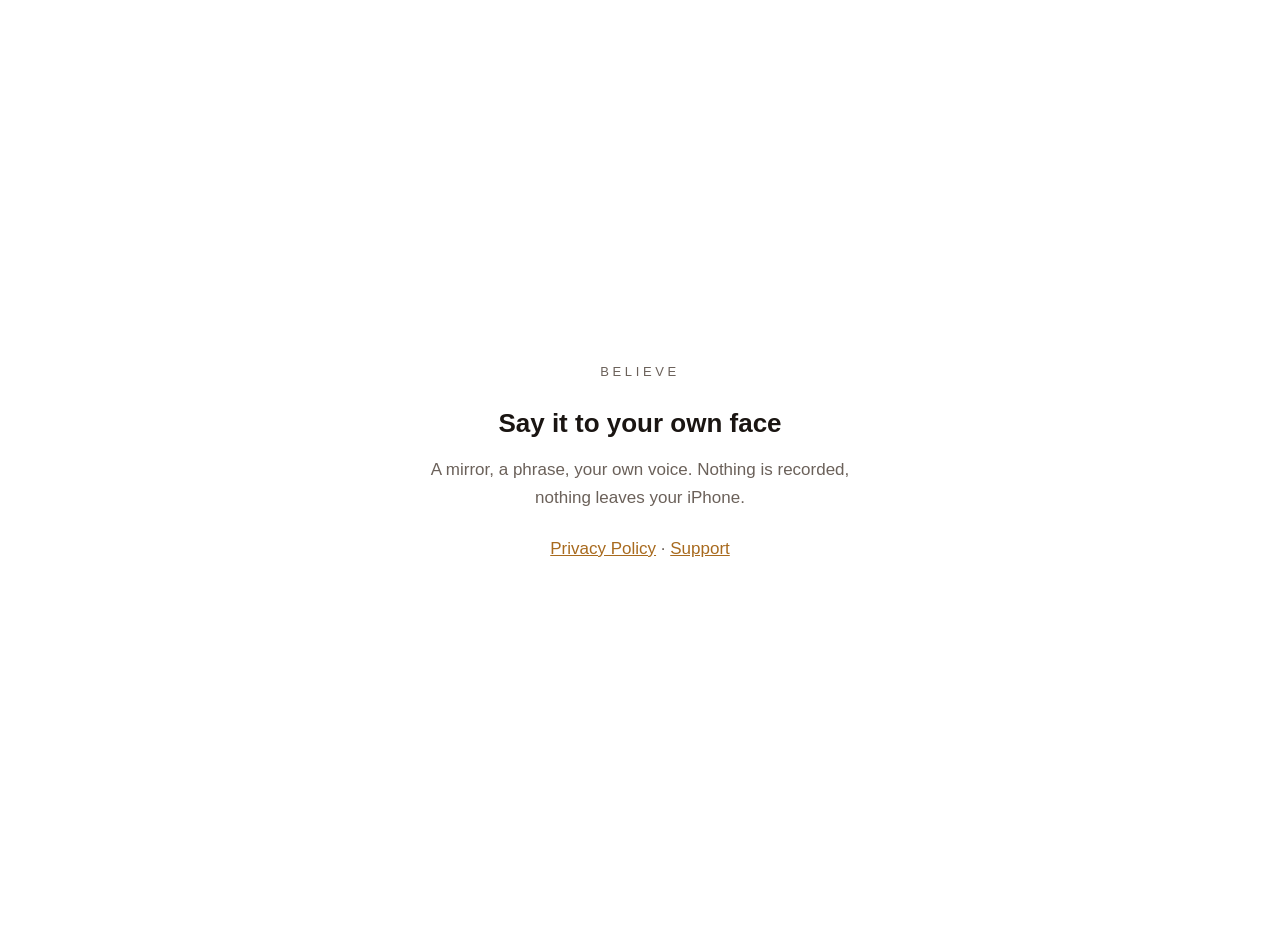
==== commit fa642067: "Revert "Describe iCloud sync in privacy policy and support" This reverts commit cb8e661b9bc90390b757" ====
--- a/index.html
+++ b/index.html
@@ -28,7 +28,7 @@
 <main>
   <p class="wordmark">Believe</p>
   <h1>Say it to your own face</h1>
-  <p>A mirror, a phrase, your own voice. Nothing is recorded, and your reflection never leaves your iPhone.</p>
+  <p>A mirror, a phrase, your own voice. Nothing is recorded, nothing leaves your iPhone.</p>
   <p><a href="/privacy/">Privacy Policy</a> · <a href="/support/">Support</a></p>
 </main>
 </body>
